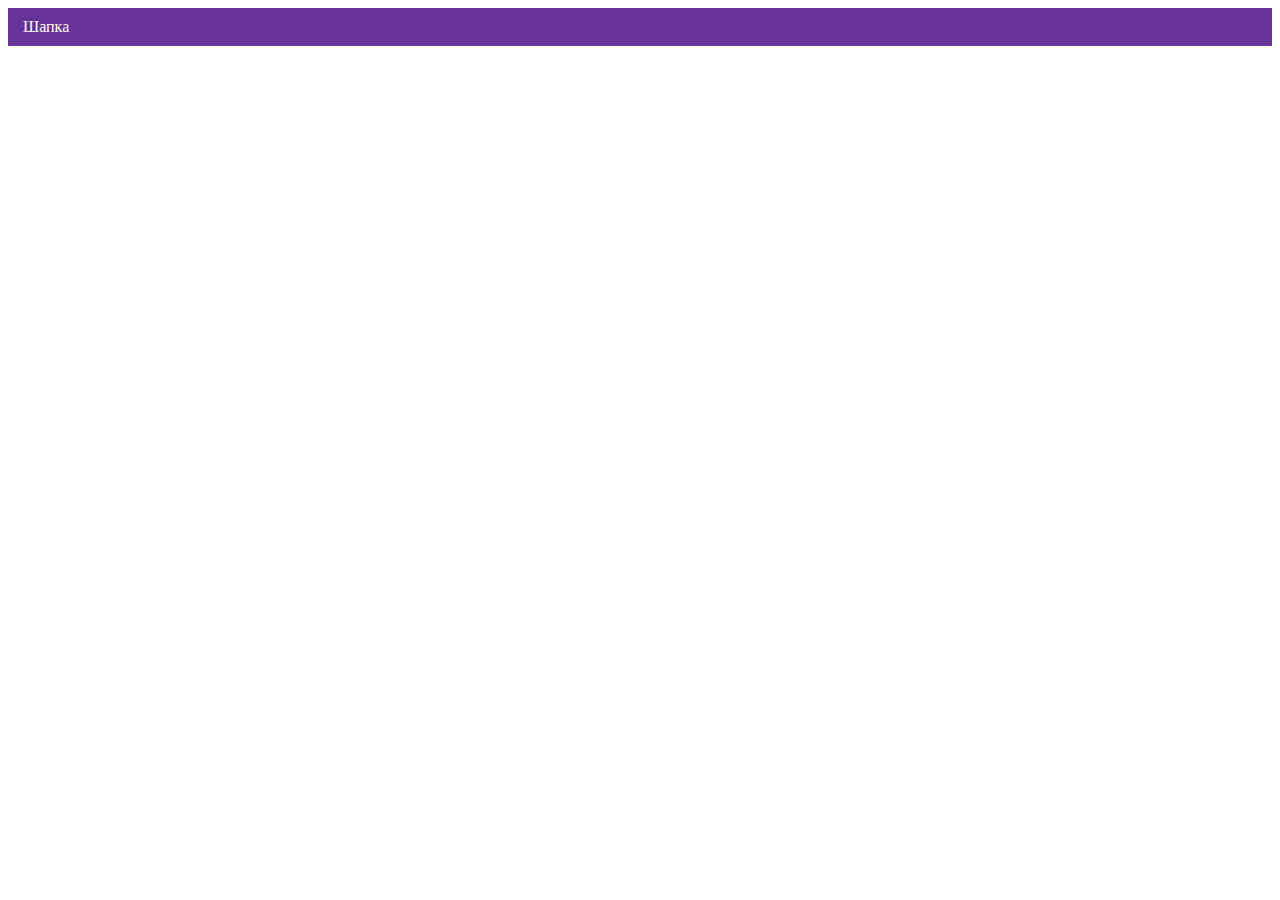
==== index.html @ 059815cf "Deploying to gh-pages from @ htmlacademy-adaptive/2456655-cat-energy-31@9e3ecc907e72e858404be8575c43" ====
<!DOCTYPE html><html class="page" lang="ru"><head><meta charset="UTF-8"><title>Название проекта</title><meta name="viewport" content="width=device-width,initial-scale=1"><link rel="stylesheet" href="styles/styles.css"><script src="scripts/index.js" defer="defer"></script></head><body class="page__body"><header class="header">Шапка</header></body></html>
---- styles/styles.css ----
.header{color:#fff;background-color:#639;padding:10px 15px}
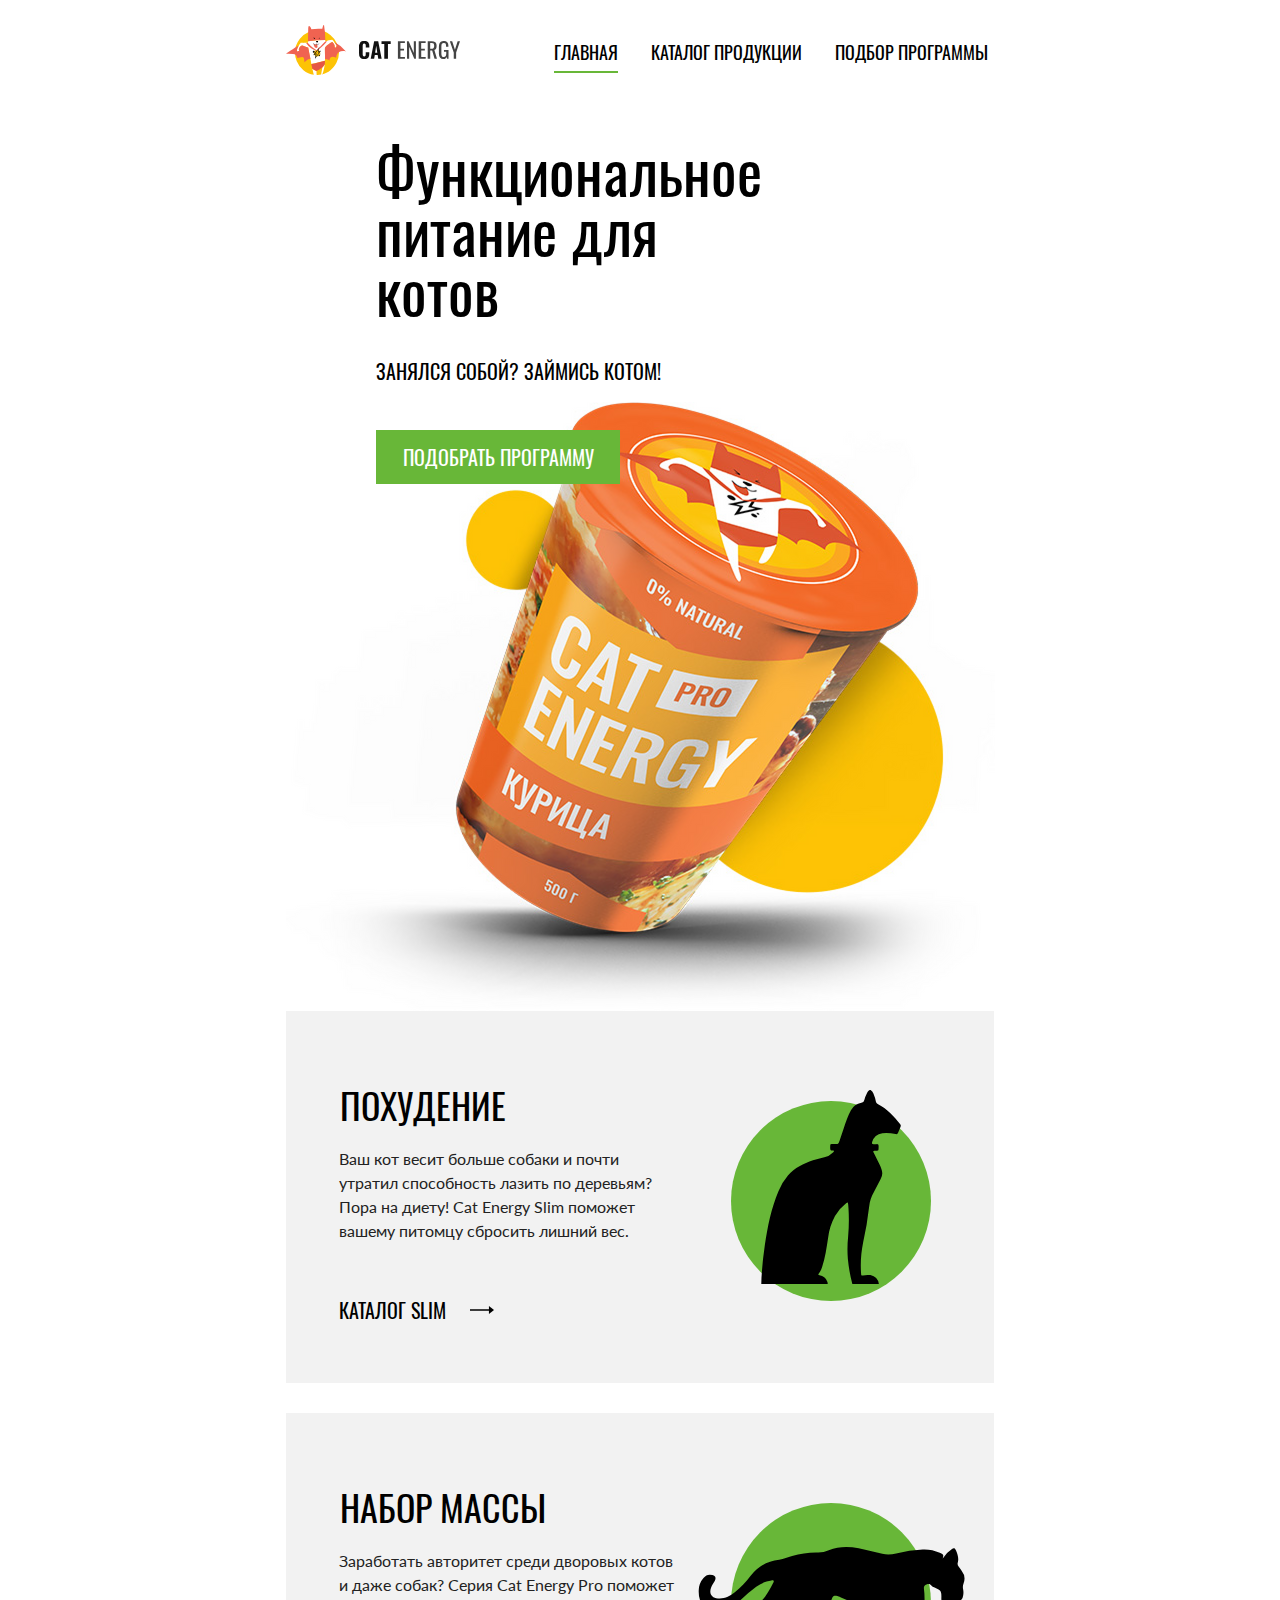
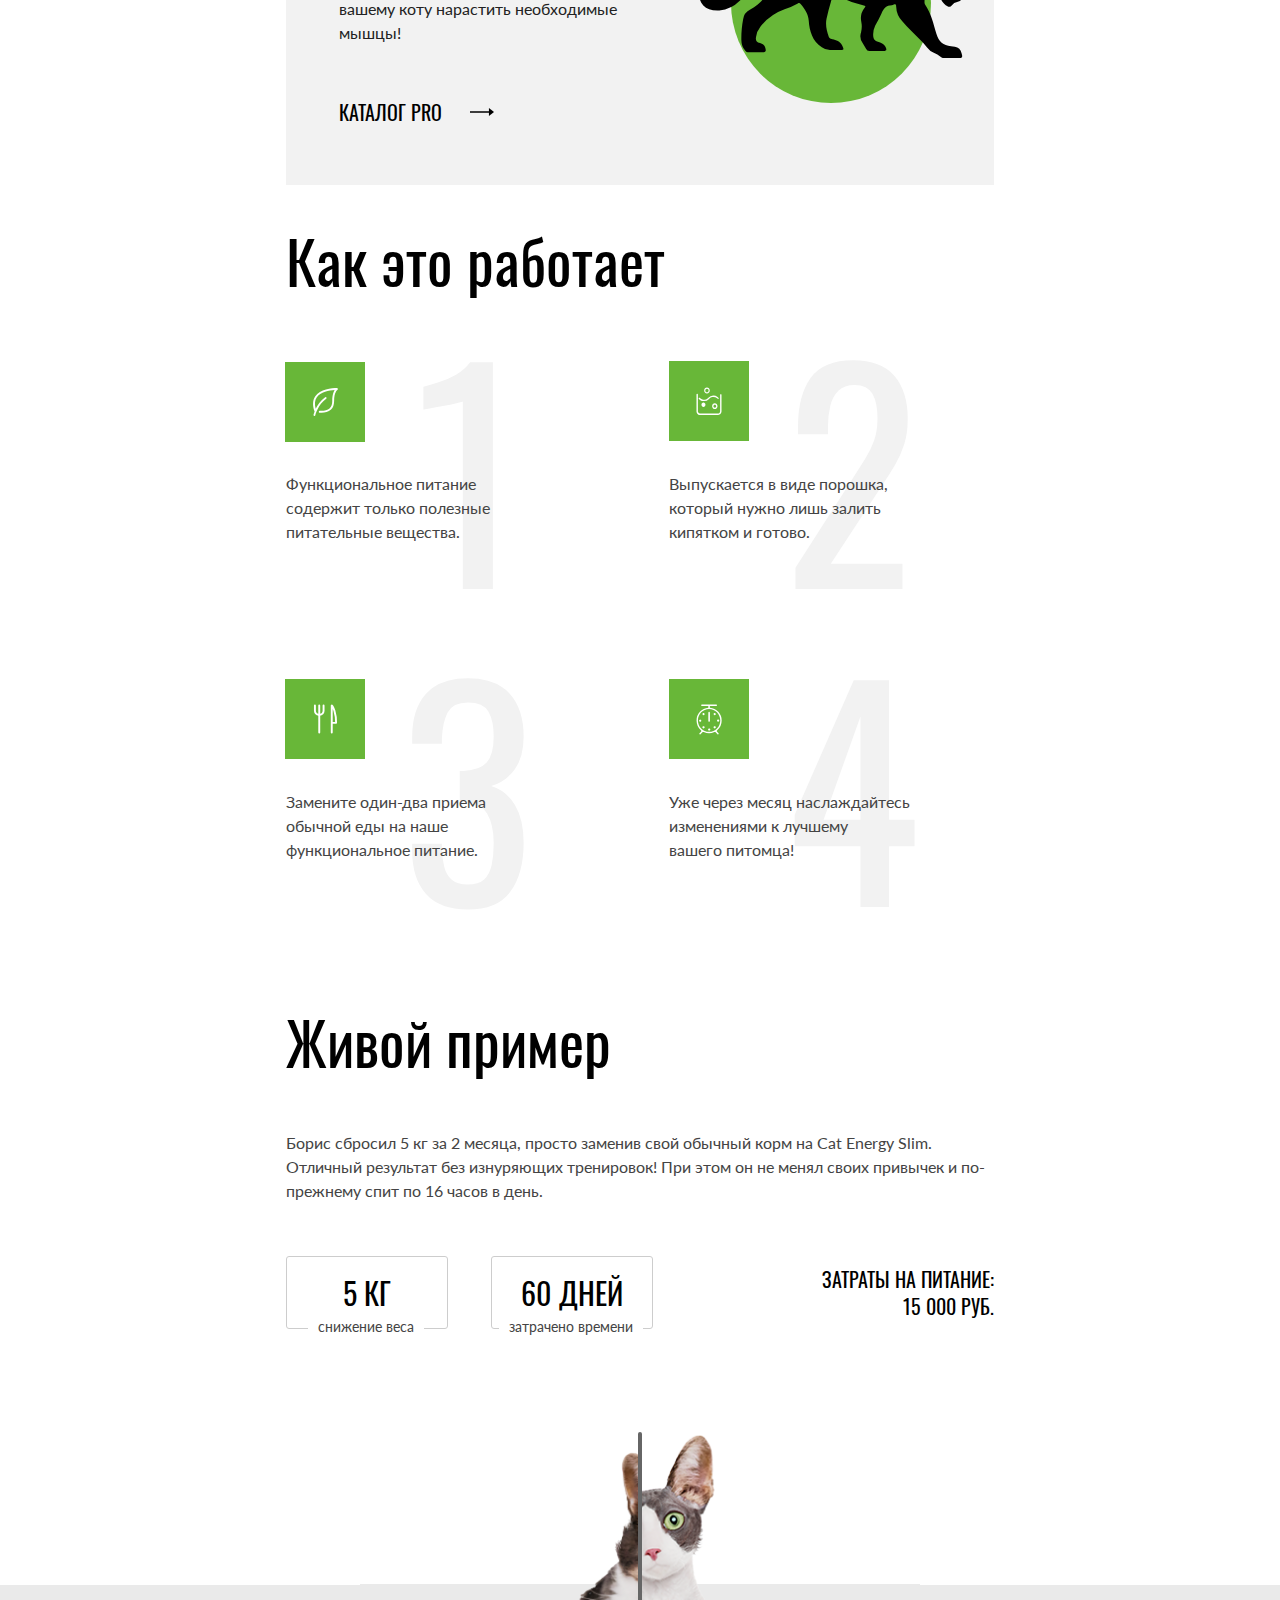
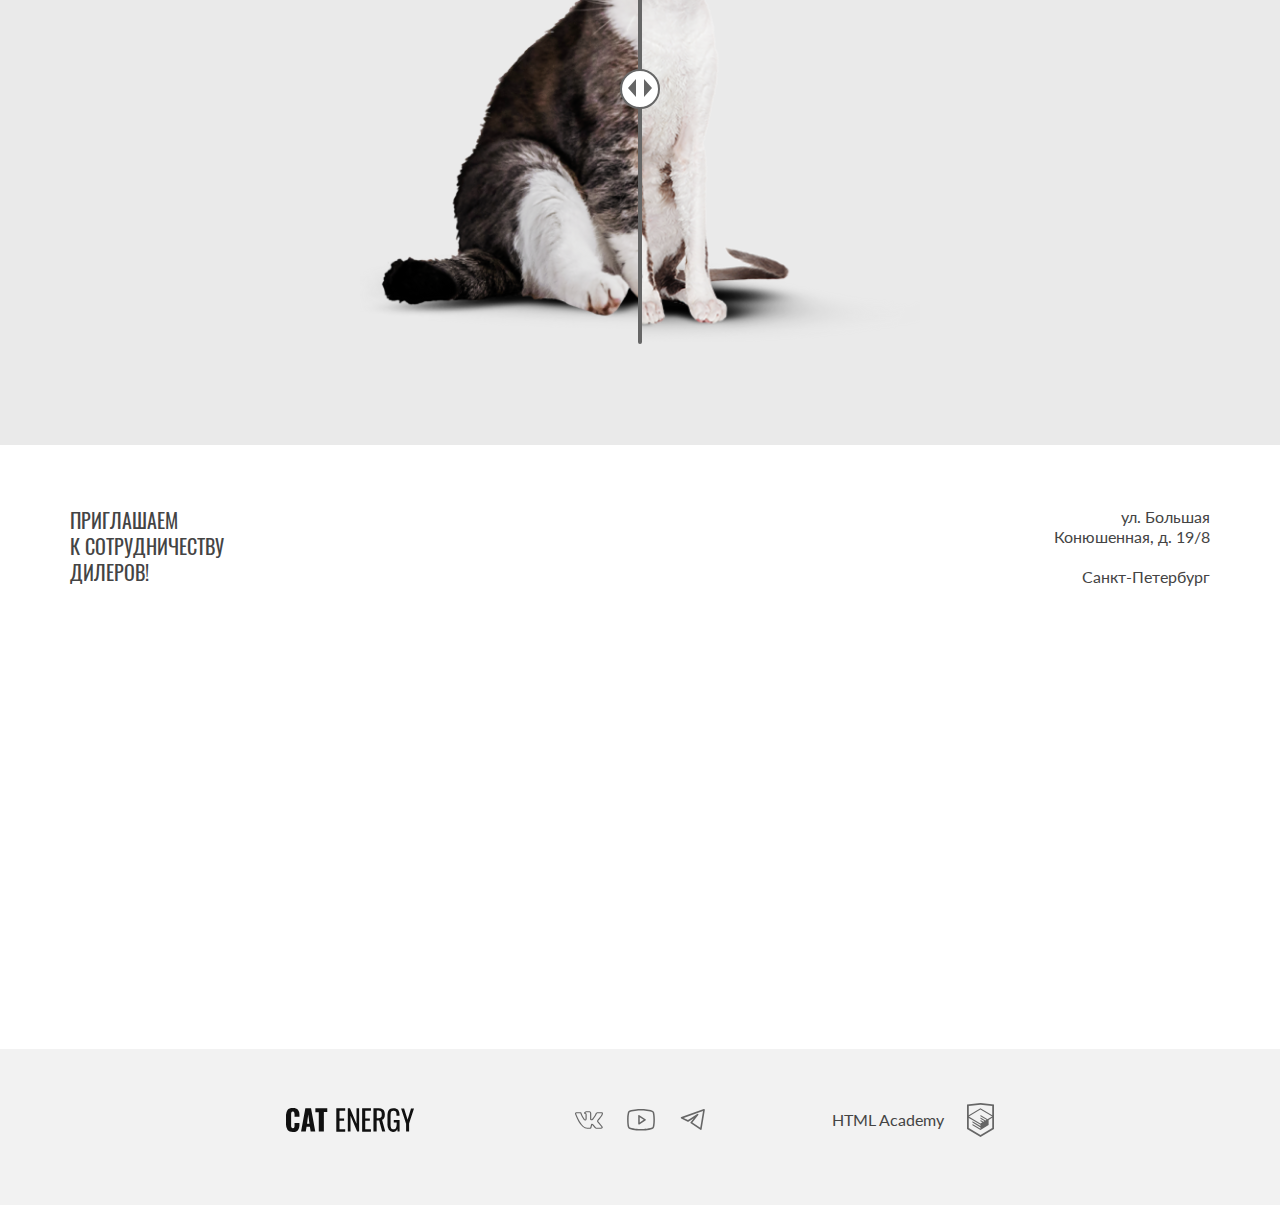
==== commit 1756f7fe: "Deploying to gh-pages from @ htmlacademy-adaptive/2456655-cat-energy-31@4aacdd21a38cac79c8b576f5306b" ====
--- a/index.html
+++ b/index.html
@@ -1 +1 @@
-<!DOCTYPE html><html class="page" lang="ru"><head><meta charset="UTF-8"><title>Название проекта</title><meta name="viewport" content="width=device-width,initial-scale=1"><link rel="stylesheet" href="styles/styles.css"><script src="scripts/index.js" defer="defer"></script></head><body class="page__body"><header class="header">Шапка</header></body></html>+<!DOCTYPE html><html class="page" lang="ru"><head><meta charset="UTF-8"><title>Cat Energy главная</title><meta name="viewport" content="width=device-width,initial-scale=1"><link rel="icon" href="favicon.ico"><link rel="icon" href="favicons/icon.svg" type="image/svg+xml"><link rel="apple-touch-icon" href="favicons/180.png"><link rel="manifest" href="manifest.webmanifest"><link rel="stylesheet" href="styles/styles.css"><script src="scripts/index.js" defer="defer"></script></head><body class="page__body"><header class="main-header main-header--index"><div class="main-header__wrapper content-wrapper"><nav class="main-header__nav main-nav main-nav--closed main-nav--nojs"><div class="main-nav__logo-container"><a class="main-header__logo" href="index.html"><picture><source media="(min-width: 1300px)" type="image/svg+xml" width="202" height="59" srcset="images/logo/logo-desktop.svg"><source media="(min-width: 768px)" type="image/svg+xml" width="174" height="50" srcset="images/logo/logo-tablet.svg"><img class="logo" src="images/logo/logo-mobile.svg" width="190" height="38" alt="Логотип магазина Cat Energy"></picture></a><button class="main-nav__toggle main-nav__toggle--close" type="button"><span class="visually-hidden">Открыть меню</span></button></div><div class="navlist navlist--dropdown navlist--opened"><ul class="nav-list"><li class="nav-list__item"><a class="nav-list__link nav-list__link--index nav-list__link--active" href="index.html">Главная</a></li><li class="nav-list__item"><a class="nav-list__link nav-list__link--index" href="catalog.html">Каталог продукции</a></li><li class="nav-list__item"><a class="nav-list__link nav-list__link--index" href="#">Подбор программы</a></li></ul></div></nav></div><section class="promo"><div class="content-wrapper"><div class="promo__container"><h1 class="promo__title">Функциональное питание для котов</h1><p class="promo__intro">Занялся собой? Займись котом!</p><picture class="promo__image"><source media="(min-width: 1300px)" type="image/png" width="552" height="499" srcset="images/index-can/index-can-desktop@1x.png, images/index-can/index-can-desktop@2x.png 2x"><source media="(min-width: 768px)" type="image/png" width="709" height="609" srcset="images/index-can/index-can-tablet@1x.png, images/index-can/index-can-tablet@2x.png 2x"><img class="promo__image" src="images/index-can/index-can-mobile@1x.png" srcset="images/index-can/index-can-mobile@2x.png 2x" width="280" height="270" alt="Корм Кэт Энерджи 500 г курица"></picture><a class="promo__link button--primary button" href="form.html">Подобрать программу</a></div></div></section></header><main class="main-container"><div class="content-wrapper"><section class="options"><h2 class="visually-hidden">Варианты питания</h2><div class="option-card option-card--slim"><div class="option-card__content option-card__content--slim"><h3 class="option-card__title">Похудение</h3><p class="option-card__text">Ваш кот весит больше собаки и почти утратил способность лазить по деревьям? Пора на диету! Cat Energy Slim поможет вашему питомцу сбросить лишний вес.</p></div><a class="option-card__link" href="catalog.html">Каталог Slim</a></div><div class="option-card option-card--pro"><div class="option-card__content option-card__content--pro"><h3 class="option-card__title">Набор массы</h3><p class="option-card__text">Заработать авторитет среди дворовых котов и даже собак? Серия Cat Energy Pro поможет вашему коту нарастить необходимые мышцы!</p></div><a class="option-card__link" href="catalog.html">Каталог Pro</a></div></section><section class="special"><h2 class="special__title">Как это работает</h2><ol class="special__list"><li class="special__list-item special__list-item--one">Функциональное питание содержит только полезные питательные вещества.</li><li class="special__list-item special__list-item--two">Выпускается в виде порошка, который нужно лишь залить кипятком и готово.</li><li class="special__list-item special__list-item--three">Замените один-два приема обычной еды на наше функциональное питание.</li><li class="special__list-item special__list-item--four">Уже через месяц наслаждайтесь изменениями к лучшему вашего&nbsp;питомца!</li></ol></section></div><section class="example"><div class="example__wrapper content-wrapper"><div class="example__container"><h2 class="example__title">Живой пример</h2><p class="example__text">Борис сбросил 5 кг за 2 месяца, просто заменив свой обычный корм на Cat Energy Slim. Отличный результат без&nbsp;изнуряющих тренировок! При этом он не менял своих привычек и по-прежнему спит по 16 часов в день.</p><div class="example__result"><dl class="example__result-table stat-table"><div class="stat-table__item"><dt class="stat-table__desription"><span class="stat-table__text">Снижение веса</span></dt><dd class="stat-table__number">5 кг</dd></div><div class="stat-table__item"><dt class="stat-table__desription"><span class="stat-table__text">Затрачено времени</span></dt><dd class="stat-table__number">60 дней</dd></div></dl><p class="example__cost">Затраты на питание: <span>15 000 руб.</span></p></div></div><div class="example__slider"><div class="slider"><div class="slider__pic-container slider__pic-container--before" style="width: 50%"><picture><source media="(min-width: 768px)" type="image/png" width="560" height="512" srcset="images/slider/before-tablet-desktop@1x.png, images/slider/before-tablet-desktop@2x.png 2x"><img src="images/slider/before-mobile@1x.png" srcset="images/slider/before-mobile@2x.png 2x" width="280" height="256" alt="До Cat Energy кот толстый"></picture></div><div class="slider__pic-container slider__pic-container--after"><picture><source media="(min-width: 768px)" type="image/png" width="560" height="512" srcset="images/slider/after-tablet-desktop@1x.png, images/slider/after-tablet-desktop@2x.png 2x"><img src="images/slider/after-mobile@1x.png" srcset="images/slider/after-mobile@2x.png 2x" width="280" height="256" alt="После Cat Energy кот худой"></picture></div><button class="slider__button" type="button"><span class="visually-hidden">До диеты - После диеты</span></button></div></div></div></section></main><footer class="page-footer"><section class="page-footer__contacts contacts"><h2 class="visually-hidden">Контакты</h2><p class="contacts__intro">Приглашаем<br>к сотрудничеству дилеров!</p><address class="contacts__address">ул. Большая Конюшенная, д. 19/8<br><span class="contacts__city">Санкт-Петербург</span></address></section><div class="map"><h2 class="visually-hidden">Как до нас добраться</h2><picture><iframe src="https://www.google.com/maps/embed?pb=!1m18!1m12!1m3!1d1998.6962642156318!2d30.323519466761685!3d59.93718206161441!2m3!1f0!2f0!3f0!3m2!1i1024!2i768!4f13.1!3m3!1m2!1s0x4696310fca145cc1%3A0x42b32648d8238007!2z0JHQvtC70YzRiNCw0Y8g0JrQvtC90Y7RiNC10L3QvdCw0Y8g0YPQuy4sIDE5LzgsINCh0LDQvdC60YIt0J_QtdGC0LXRgNCx0YPRgNCzLCAxOTExODY!5e0!3m2!1sru!2sru!4v1716740452954!5m2!1sru!2sru" width="320" height="362" style="border:0;" allowfullscreen="" loading="lazy" referrerpolicy="no-referrer-when-downgrade" title="Магазин Cat Energy на карте Санкт-Петербурга"></iframe><source media="(min-width: 1300px)" width="1300" height="400" type="image/png" srcset="images/map/map-desktop@1x.png, images/map/map-desktop@2x.png 2x"><source media="(min-width: 768px)" width="768" height="400" type="image/png" srcset="images/map/map-tablet@1x.png, images/map/map-tablet@2x.png 2x"><img src="images/map/map-mobile@1x.png" srcset="images/map/map-mobile@2x.png 2x" width="320" height="362" alt="Магазин Cat Energy на карте Санкт-Петербурга"></picture></div><div class="page-footer__footer"><div class="page-footer__footer-wrapper content-wrapper"><a class="page-footer__logo footer-logo" href="index.html" aria-label="Логотип магазина Cat Energy"><svg class="logo-letters" width="128" height="24" aria-hidden="true" focusable="false"><use href="icons/stack.svg#footer-logo"></use></svg></a><ul class="social-list"><li class="social-list__item"><a class="social-list__link social-list__link--vk" href="https://vk.com/htmlacademy"><span class="visually-hidden">ВКонтакте</span></a></li><li class="social-list__item"><a class="social-list__link social-list__link--yt" href="https://www.youtube.com/user/htmlacademyru"><span class="visually-hidden">YouTube</span></a></li><li class="social-list__item"><a class="social-list__link social-list__link--tg" href="https://t.me/htmlacademy"><span class="visually-hidden">Телеграм</span></a></li></ul><a class="page-footer__copyright copyright-link" href="https://htmlacademy.ru/intensive/adaptive"><span class="copyright-link__text">HTML Academy</span> <svg class="copyright-link__icon" width="27" height="34" aria-hidden="true" focusable="false"><use href="icons/stack.svg#htmlacademy-logo"></use></svg></a></div></div></footer></body></html>--- a/styles/styles.css
+++ b/styles/styles.css
@@ -1 +1 @@
-.header{color:#fff;background-color:#639;padding:10px 15px}+@font-face{font-family:Lato;font-weight:400;font-style:normal;font-display:swap;src:url(../fonts/lato/Lato-Regular.woff2)format("woff2")}@font-face{font-family:Lato;font-weight:700;font-style:normal;font-display:swap;src:url(../fonts/lato/Lato-Regular.woff2)format("woff2")}@font-face{font-family:Oswald;font-weight:400;font-style:normal;font-display:swap;src:url(../fonts/oswald/oswaldregular.woff2)format("woff2")}@font-face{font-family:Oswald;font-weight:700;font-style:normal;font-display:swap;src:url(../fonts/oswald/oswaldregular.woff2)format("woff2")}.visually-hidden{clip:rect(0 0 0 0);border:0;width:1px;height:1px;margin:-1px;padding:0;position:absolute;overflow:hidden}.promo{text-align:center;color:#fff;background-image:url(../images/header-background/header-mobile@1x.jpg),linear-gradient(#68b738 50%,#fff 50%);background-position:top;background-repeat:no-repeat;background-size:320px 302px;min-height:480px;font-family:Oswald,sans-serif;position:relative}@media (width>=768px){.promo{color:#000;text-align:left;background-image:none;min-height:0}}@media (width>=1300px){.promo{padding-bottom:82px}}.promo__container{display:grid}@media (width>=768px){.promo__container{min-width:709px}}@media (width>=1300px){.promo__container{grid-template-columns:1fr 1fr;width:1060px;margin-left:80px}}.promo__title{margin-top:26px;margin-bottom:0;font-size:36px;line-height:36px}@media (width>=768px){.promo__title{max-width:416px;margin:39px 90px 16px;font-size:60px;line-height:60px}}@media (width>=1300px){.promo__title{margin-top:75px;margin-left:0}}.promo__intro{text-transform:uppercase;margin-top:25px;margin-bottom:30px;line-height:14px}@media (width>=768px){.promo__intro{margin-bottom:21px;margin-left:90px;font-size:20px;line-height:20px}}@media (width>=1300px){.promo__intro{margin-bottom:22px;margin-left:0}}.promo__image{margin:0}@media (width>=768px){.promo__image{grid-area:3/1/5/-1;width:709px;height:609px;margin-bottom:0;margin-left:0}}@media (width>=1300px){.promo__image{grid-area:1/2/5/3;width:552px;height:499px;margin:-3px -81px}}.promo__link{width:280px;margin-left:auto;margin-right:auto;font-size:16px;line-height:20px}@media (width>=768px){.promo__link{grid-row-start:3;grid-column-start:1;width:244px;margin-top:28px;margin-left:90px;padding:14px 26px;font-size:20px;line-height:26px}}@media (width>=1300px){.promo__link{margin-left:0}}.special{padding-bottom:50px;position:relative}@media (width>=768px){.special{padding-top:20px;padding-bottom:0}}@media (width>=1300px){.special{padding-top:50px}}@media (width:768px){.special:after{content:"";background-color:#e6e6e6;width:768px;height:1px;margin-left:-30px;margin-right:-30px;position:absolute}}.special__title{color:#000;margin-top:0;margin-bottom:39px;font-family:Oswald,sans-serif;font-size:36px;line-height:40px}@media (width>=768px){.special__title{margin-bottom:71px;font-size:60px;line-height:60px}}@media (width>=1300px){.special__title{margin-bottom:71px}}.special__list{counter-reset:feature;gap:20px;margin:0;padding-left:0;font-size:14px;line-height:18px;list-style:none;display:grid}@media (width>=768px){.special__list{grid-template-columns:repeat(2,250px);gap:77px 133px;padding-bottom:45px}}@media (width>=1300px){.special__list{grid-template-columns:repeat(4,245px);gap:80px}}.special__list-item{align-items:center;min-height:60px;padding-left:80px;display:flex;position:relative}@media (width>=768px){.special__list-item{min-height:118px;padding-top:111px;padding-bottom:12px;padding-left:0;font-size:16px;line-height:24px;display:block}}.special__list-item:before{content:"";background-color:#68b738;width:60px;height:60px;position:absolute;top:0;left:0}@media (width>=768px){.special__list-item:before{width:80px;height:80px}}.special__list-item--one:before{background-image:url(../icons/stack.svg#leaf);background-position:50%;background-repeat:no-repeat;background-size:30px 32px}@media (width>=768px){.special__list-item--one:before{top:1px;left:-1px}}.special__list-item--two:before{background-image:url(../icons/stack.svg#powder);background-position:50%;background-repeat:no-repeat;background-size:26px 29px}.special__list-item--three:before{background-image:url(../icons/stack.svg#eat);background-position:50%;background-repeat:no-repeat;background-size:25px 30px}@media (width>=768px){.special__list-item--three:before{left:-1px}}.special__list-item--four:before{background-image:url(../icons/stack.svg#alarm);background-position:50%;background-repeat:no-repeat;background-size:26px 31px}.special__list-item:after{z-index:-1;text-align:center;color:#f2f2f2;font-family:Oswald,sans-serif;position:absolute}@media (width>=768px){.special__list-item:after{content:counter(feature);counter-increment:feature;width:136px;height:280px;font-size:280px;line-height:280px;top:-38px;right:0}}.example{background-color:#eaeaea;padding-top:25px;padding-bottom:36px}@media (width>=768px){.example{background:linear-gradient(#fff 620px,#eaeaea 620px);padding-top:46px;padding-bottom:0}}@media (width>=1300px){.example{background:linear-gradient(#fff 160px,#f2f2f2 160px);padding-top:0}.example__wrapper{display:flex}}@media (width>=768px){.example__container{padding-bottom:69px}}@media (width>=1300px){.example__container{width:610px;padding-bottom:75px}}.example__title{color:#000;margin-top:0;margin-bottom:40px;font-family:Oswald,sans-serif;font-size:36px;line-height:40px}@media (width>=768px){.example__title{margin-bottom:60px;font-size:60px;line-height:60px}}@media (width>=1300px){.example__title{margin-top:23px;margin-bottom:146px}}.example__text{margin-bottom:10px;font-size:14px;line-height:18px}@media (width>=768px){.example__text{max-width:708px;font-size:16px;line-height:24px}}@media (width>=1300px){.example__text{max-width:436px}}@media (width>=768px){.example__result{justify-content:space-between;padding-top:40px;display:flex}}@media (width>=1300px){.example__result{width:366px;padding-top:54px;display:block}}.example__cost{color:#000;text-align:center;text-transform:uppercase;margin-top:15px;margin-bottom:20px;font-family:Oswald,sans-serif;font-size:14px;line-height:20px}@media (width>=768px){.example__cost{text-align:right;max-width:175px;margin-top:13px;margin-bottom:16px;font-size:20px;line-height:27px}}@media (width>=1300px){.example__cost{text-align:left;justify-content:space-between;max-width:328px;margin-top:57px;margin-bottom:0;display:flex}}.contacts{background-color:#fff;padding:26px 20px;display:flex}@media (width>=768px){.contacts{padding:62px 70px}}@media (width>=1300px){.contacts{z-index:1;width:407px;padding:61px 80px;position:absolute;top:89px;left:109px}}.contacts__intro{text-transform:uppercase;width:140px;margin:0;font-family:Oswald,sans-serif;font-size:16px;line-height:20px}@media (width>=768px){.contacts__intro{width:163px;font-size:20px;line-height:26px}}.contacts__address{width:140px;margin-left:auto;font-size:14px;font-style:normal;line-height:20px}@media (width>=768px){.contacts__address{text-align:right;flex-direction:column;width:157px;min-height:80px;font-size:16px;display:flex}}@media (width>=1300px){.contacts__address{text-align:left}}.contacts--background{background-color:#f2f2f2}@media (width>=1300px){.contacts--background{background-color:#fff}}@media (width>=768px){.contacts__city{margin-top:20px}}@media (width>=1300px){.contacts__city{margin-top:19px}}.copyright-link{justify-content:space-between;align-items:center;width:100%;padding-top:20px;font-family:Lato,sans-serif;font-size:16px;line-height:20px;text-decoration:none;display:flex}@media (width>=768px){.copyright-link{width:168px;padding-top:0}}.copyright-link__text{color:#444}@media (width>=768px){.copyright-link__text{margin-left:6px}}@media (width>=1300px){.copyright-link__text{margin-left:5px;padding-top:12px}}.copyright-link__text:active{color:#4444444d}.copyright-link__icon{fill:#666}@media (width>=1300px){.copyright-link__icon{padding-top:7px}}.copyright-link__icon:hover,.copyright-link__icon:focus{fill:#68b738}.copyright-link__icon:active{fill:#68b7384d}.button{text-align:center;text-transform:uppercase;color:#fff;cursor:pointer;box-sizing:border-box;padding:10px;font-family:Oswald,sans-serif;font-weight:400;text-decoration:none;display:block}@media (width>=768px){.button{padding:14px}}.button--primary{background-color:#68b738}.button--primary:hover{background-color:#5eaa2f}.button--primary:active{color:#8ec36d;background-color:#5eaa2f}.button--secondary{color:#444;background-color:#f2f2f2}.button--secondary:hover,.button--secondary:active{background-color:#ebebeb}.card{border-bottom:1px solid #ebebeb;grid-template-columns:repeat(2,140px);width:280px;padding:23px;display:grid}@media (width>=768px){.card{box-sizing:border-box;background-image:linear-gradient(#fff 90px,#f2f2f2 90px);border-bottom:none;grid-template-columns:1fr;width:324px;padding:0 38px 39px}}@media (width>=1300px){.card{width:245px}}.card__container{padding-top:5px;padding-bottom:21px}@media (width>=768px){.card__container{flex-direction:column;justify-content:space-between;align-items:center;padding-bottom:22px;display:flex}}.card__title{color:#222;text-transform:uppercase;width:76px;margin-top:-6px;margin-bottom:14px;font-family:Oswald,sans-serif;font-size:16px;line-height:20px}@media (width>=768px){.card__title{text-align:center;width:140px;margin-top:29px;margin-bottom:15px;font-size:20px;line-height:24px}}@media (width>=1300px){.card__title{margin-top:25px;margin-bottom:19px}}.card__title-link{text-transform:uppercase;color:#222;text-decoration:none}@media (width>=768px){.card__title-link{width:150px}}.card__link{justify-content:center;align-items:center;height:107px;display:flex;overflow:hidden}@media (width>=768px){.card__link{align-items:flex-end;width:248px;height:208px;margin-bottom:9px}}@media (width>=1300px){.card__link{width:169px;margin:0 auto}}.card__image{display:block}.card__button{grid-column:1/-1;font-size:16px;line-height:20px}.add-card{border-bottom:1px solid #cdcdcd;padding-top:13px;padding-bottom:18px;display:grid}@media (width>=768px){.add-card{grid-template-columns:1fr 250px;padding:25px 38px 26px}}@media (width>=1300px){.add-card{grid-template-columns:repeat(2,285px) 244px;align-items:center;column-gap:40px;padding:13px 0}}.add-card__title{color:#222;text-transform:uppercase;margin-top:0;margin-bottom:10px;font-family:Oswald,sans-serif;font-size:16px;line-height:16px}@media (width>=768px){.add-card__title{margin-bottom:25px;font-size:20px;line-height:20px}}@media (width>=1300px){.add-card__title{margin-bottom:0}}.add-card__chart{justify-content:space-between;margin-top:0;margin-bottom:12px;font-size:14px;line-height:20px;display:flex}@media (width>=768px){.add-card__chart{justify-content:flex-end;margin-top:4px;margin-bottom:20px;font-size:16px;line-height:20px}}@media (width>=1300px){.add-card__chart{justify-content:space-between;margin-top:10px;margin-bottom:0}}@media (width>=768px){.add-card__chart-right{text-align:right;width:70px;margin-left:23px}}.add-card__button{grid-column:1/-1;font-size:16px;line-height:20px}@media (width>=1300px){.add-card__button{grid-column-start:3}}@media (width>=768px){.add-products{padding-top:67px}}@media (width>=1300px){.add-products{padding-top:68px}.add-products__wrappper{grid-template-columns:auto 245px;gap:80px;display:grid}}.add-products__title{color:#000;margin:25px auto 21px;font-family:Oswald,sans-serif}@media (width>=768px){.add-products__title{margin-top:0}}.add-products__list{border-top:1px solid #cdcdcd;margin-bottom:34px;padding-left:0;list-style:none}@media (width>=768px){.add-products__list{border-left:1px solid #cdcdcd;border-right:1px solid #cdcdcd;max-width:708px;margin-top:59px;margin-bottom:70px;padding-left:38px;padding-right:38px}}@media (width>=1300px){.add-products__list{border-left:none;border-right:none;max-width:896px;margin:58px 0 3px;padding-left:0;padding-right:0}}@media (width>=768px){.add-products__item{margin-left:-38px;margin-right:-38px}}@media (width>=1300px){.add-products__item{margin-left:0;margin-right:0}}.banner{background-color:#68b738;background-image:url(../images/bonus-background/bonus-mobile@1x.jpg);background-position:50%;background-repeat:no-repeat;background-size:cover;flex-direction:column;align-items:center;max-width:500px;min-height:290px;margin-left:auto;margin-right:auto;display:flex}@media (width>=768px){.banner{background-image:url(../images/bonus-background/bonus-tablet@1x.jpg);flex-direction:row;max-width:708px;min-height:200px}}@media (width>=1300px){.banner{background-image:url(../images/bonus-background/bonus-desktop@1x.jpg);flex-direction:column;width:245px;margin-top:61px}}.banner__text{color:#fff;text-align:center;width:180px;margin-top:187px;font-family:Lato,sans-serif;font-size:16px;line-height:20px;position:relative}@media (width>=768px){.banner__text{text-align:left;width:161px;margin:0 124px 0 auto}}@media (width>=1300px){.banner__text{text-align:center;width:165px;margin:185px 0 0}}.banner__text:before{content:"";background-image:url(../icons/stack.svg#gift);background-position:50%;background-repeat:no-repeat;width:78px;height:80px;position:absolute;top:-128px;left:50%;transform:translate(-50%)}@media (width>=768px){.banner__text:before{top:46%;left:-344px;transform:translateY(-50%)}}@media (width>=1300px){.banner__text:before{top:-128px;left:50%;transform:translate(-50%)}}.subscribe__field{display:grid}@media (width>=768px){.subscribe__field{justify-content:center;margin-bottom:80px;display:flex}}@media (width>=1300px){.subscribe__field{margin-bottom:104px}}.subscribe__title{color:#000;margin-top:40px;margin-bottom:32px;font-family:Oswald,sans-serif;font-size:24px;line-height:24px}@media (width>=768px){.subscribe__title{margin-top:80px;margin-bottom:66px;font-size:32px;line-height:32px}}@media (width>=1300px){.subscribe__title{margin-top:98px;margin-bottom:72px;font-size:40px;line-height:40px}}.subscribe__text{color:#000;text-align:center;margin:0 auto 23px;font-family:Oswald,sans-serif;font-size:16px;line-height:24px}@media (width>=768px){.subscribe__text{text-align:center;width:522px;font-size:24px;line-height:32px}}@media (width>=1300px){.subscribe__text{width:1000px}}.subscribe__button{border:none;margin-bottom:40px;padding:15px 80px;font-size:20px;line-height:26px}@media (width>=768px){.subscribe__button{width:256px;margin-bottom:0;padding:15px 70px}}::placeholder{color:#444;padding-left:13px}.box{text-transform:uppercase;border:1px solid #cdcdcd;margin-bottom:16px;padding:13px 0;font-family:Oswald,sans-serif;font-size:20px;line-height:30px}@media (width>=768px){.box{min-width:376px;margin-bottom:0;font-size:20px;line-height:30px}}@media (width>=1300px){.box{min-width:496px}}.stat__number{text-transform:uppercase;color:#000;font-family:Oswald,sans-serif;font-size:24px;line-height:24px}.stat__text{color:#000;font-family:Lato,sans-serif;font-size:12px;line-height:12px}.stat__sum{text-transform:uppercase;color:#000;font-family:Oswald,sans-serif;font-size:14px;line-height:20px}.catalog{margin-left:-20px;margin-right:-20px}@media (width:320px){.catalog{border-top:1px solid #ebebeb;border-bottom:1px solid #ebebeb}}@media (width>=768px){.catalog{grid-template-columns:repeat(2,324px);justify-content:center;gap:48px 62px;margin-left:0;margin-right:0;display:grid}}@media (width>=1300px){.catalog{grid-template-columns:repeat(4,245px);gap:56px 80px;display:grid}}.catalog__title{color:#000;margin-top:28px;margin-bottom:40px;font-family:Oswald,sans-serif;font-size:36px;line-height:36px}@media (width>=768px){.catalog__title{margin-top:40px;margin-bottom:75px;font-size:60px;line-height:60px}}@media (width>=1300px){.catalog__title{margin-bottom:76px}}.page__body{color:#444;background-color:#fff;grid-template-rows:min-content 1fr min-content;min-width:320px;height:100%;margin:0;font-family:Lato,sans-serif;font-size:14px;font-weight:400;line-height:18px;display:grid;position:relative}@media (width>=768px){.page__body{font-size:16px;line-height:24px}}.nav-list{text-transform:uppercase;text-align:center;margin:0;padding:0;font-family:Oswald,sans-serif;font-size:20px;line-height:20px;list-style:none}@media (width>=768px){.nav-list{flex-wrap:wrap;justify-content:flex-end;align-items:center;margin-left:61px;padding-top:15px;font-size:18px;line-height:24px;display:flex}}@media (width>=1300px){.nav-list{width:600px;margin-left:417px;padding-top:17px;font-size:20px;line-height:30px}}.nav-list__item{border-top:1px solid #e6e6e6;margin-left:-20px;margin-right:-20px}@media (width>=768px){.nav-list__item{border-top:none;margin-left:33px;margin-right:0}}@media (width>=1300px){.nav-list__item{margin-left:34px}}.nav-list__item:hover{opacity:.6}.nav-list__link{color:#000;padding:22px 0 24px;text-decoration:none;display:block;position:relative}@media (width>=768px){.nav-list__link{padding:0}}@media (width>=1300px){.nav-list__link{color:#111}}.nav-list__link:hover{opacity:.6}.nav-list__link:active{opacity:.3}@media (width>=1300px){.nav-list__link--index{color:#fff}}@media (width>=768px){.nav-list__link--active:after{content:"";background-color:#68b738;height:2px;position:absolute;bottom:-9px;left:0;right:0}}@media (width>=1300px){.nav-list__link--active.nav-list__link--index:after{background-color:#fff}.nav-list__link--index:active{color:#8ec36d}}@media (width>=768px){.main-nav{padding-top:25px;padding-bottom:26px;display:flex}}@media (width>=1300px){.main-nav{padding-top:55px;padding-bottom:35px}}.main-nav__logo-container{align-items:center;padding-top:13px;padding-bottom:14px;display:flex}@media (width>=768px){.main-nav__logo-container{padding:0}}@media (width>=1300px){.main-nav__logo-container{padding:0}}.main-nav__toggle{cursor:pointer;color:#111;background-color:#fff;border:none;width:24px;height:24px;margin-left:auto;padding:0;display:none;position:relative;right:1px}.main-nav__toggle:hover,.main-nav__toggle:focus-visible{opacity:.6}.main-nav__toggle:active{opacity:.3}@media (width<=320px){.main-nav--closed .main-nav__toggle{background-image:url(../icons/stack.svg#burger);display:block}.main-nav--closed .nav-list__item{display:none}.main-nav--opened .main-nav__toggle{background-image:url(../icons/stack.svg#cross);display:block}}.option-card{background-color:#f2f2f2;flex-direction:column;padding:23px 20px;display:flex}@media (width>=768px){.option-card{min-height:248px;padding:69px 53px 55px}}@media (width>=1300px){.option-card{min-height:263px;padding:46px 52px 58px}}.option-card__content{border-bottom:1px solid #d9d9d9;margin-bottom:15px;padding-top:7px;padding-bottom:8px;position:relative}@media (width>=768px){.option-card__content{border-bottom:none}}@media (width>=1300px){.option-card__content{margin-bottom:0;padding-top:22px}}.option-card__content:before{content:"";background-color:#68b738;border-radius:50%;width:50px;height:50px;position:absolute;top:0}@media (width>=768px){.option-card__content:before{width:200px;height:200px;top:21px;left:auto;right:10px}}@media (width>=1300px){.option-card__content:before{width:100px;height:100px;top:0;left:0;right:auto}}.option-card__content--slim:after{content:"";background-image:url(../icons/stack.svg#cat-slim);background-repeat:no-repeat;width:36px;height:50px;position:absolute;top:-3px;left:7px}@media (width>=768px){.option-card__content--slim:after{width:140px;height:194px;top:10px;left:auto;right:40px}}@media (width>=1300px){.option-card__content--slim:after{width:70px;height:97px;top:-5px;left:15px;right:auto}}.option-card__content--pro:after{content:"";background-image:url(../icons/stack.svg#cat-pro);background-repeat:no-repeat;width:67px;height:28px;position:absolute;top:11px;left:-8px}@media (width>=768px){.option-card__content--pro:after{width:267px;height:111px;top:65px;left:auto;right:-24px}}@media (width>=1300px){.option-card__content--pro:after{width:134px;height:56px;top:20px;left:-19px;right:auto}}.option-card__title{text-transform:uppercase;color:#000;margin-top:0;margin-bottom:28px;margin-left:70px;font-family:Oswald,sans-serif;font-size:24px;line-height:37px;position:relative}@media (width>=768px){.option-card__title{margin-bottom:24px;margin-left:1px;font-size:36px;line-height:36px}}@media (width>=1300px){.option-card__title{margin-top:8px;margin-bottom:74px;margin-left:161px}}.option-card__text{color:#222}@media (width>=768px){.option-card__text{max-width:340px;margin-bottom:25px;font-size:16px;line-height:24px}}@media (width>=1300px){.option-card__text{max-width:460px;margin-top:15px;margin-bottom:15px}}.option-card__link{text-transform:uppercase;color:#000;padding-top:4px;font-family:Oswald,sans-serif;font-size:16px;line-height:16px;text-decoration:none;position:relative}@media (width>=768px){.option-card__link{max-width:161px;font-size:20px;line-height:30px}}.option-card__link:after{content:"";background-image:url(../icons/stack.svg#arrow);background-position:50%;background-repeat:no-repeat;background-size:contain;width:24px;height:12px;position:absolute;top:59%;right:48%;transform:translateY(-50%)}@media (width>=768px){.option-card__link:after{top:57%;right:4%}}.option-card__link:hover:after{background-image:url(../icons/stack.svg#long-arrow);width:32px;right:-10px}.option-card__link:active{opacity:.3}.option-card__link:active:after{background-image:url(../icons/stack.svg#long-arrow);width:32px;right:-10px}.page-footer{position:relative}.page-footer__footer{background-color:#f2f2f2;padding:40px 0}@media (width>=768px){.page-footer__footer{padding-top:40px;padding-bottom:55px}}@media (width>=1300px){.page-footer__footer{padding-top:43px}}.page-footer__footer-wrapper{flex-direction:column;align-items:center;display:flex}@media (width>=768px){.page-footer__footer-wrapper{flex-direction:row;justify-content:space-between}}.social-list{border-top:1px solid #d9d9d9;border-bottom:1px solid #d9d9d9;flex-wrap:wrap;justify-content:center;gap:24px;width:100%;margin:0;padding-top:20px;padding-bottom:19px;padding-left:0;list-style:none;display:flex}@media (width>=768px){.social-list{border:0;width:132px}}@media (width>=1300px){.social-list{margin-left:39px;padding-top:25px}}.social-list__link{width:28px;height:22px;display:block}@media (width>=1300px){.social-list__link{padding-top:2px}}.social-list__link:before{content:"";background-color:#666;width:28px;height:22px;display:block}.social-list__link--vk:before{-webkit-mask-image:url(../icons/stack.svg#social-vk);mask-image:url(../icons/stack.svg#social-vk)}.social-list__link--yt:before{-webkit-mask-image:url(../icons/stack.svg#social-yt);mask-image:url(../icons/stack.svg#social-yt)}.social-list__link--tg:before{-webkit-mask-image:url(../icons/stack.svg#social-tg);mask-image:url(../icons/stack.svg#social-tg)}.social-list__link:hover:before,:focus-visible:before{background-color:#68b738}.social-list__link:active:before{background-color:#68b7384d}.footer-logo{width:128px;height:24px;padding-bottom:19px;display:block}@media (width>=768px){.footer-logo{margin-right:41px;padding-bottom:0}}@media (width>=1300px){.footer-logo{margin:0}}.slider{width:280px;margin:0 auto;display:grid;position:relative}@media (width>=768px){.slider{width:560px;min-height:613px}}@media (width>=1300px){.slider{min-height:597px;margin-top:25px}}.slider__pic-container{grid-area:1/1/-1/-1;overflow:hidden}.slider__pic-container--before{z-index:2;background-color:#eaeaea}@media (width>=768px){.slider__pic-container--before{background-image:linear-gradient(#fff 152px,#eaeaea 152px)}}@media (width>=1300px){.slider__pic-container--before{background-image:linear-gradient(#fff 134px,#f2f2f2 134px);padding-left:50px}}.slider__pic-container--after{background-color:#eaeaea}@media (width>=768px){.slider__pic-container--after{background-image:linear-gradient(#fff 152px,#eaeaea 152px)}}@media (width>=1300px){.slider__pic-container--after{background-image:linear-gradient(#fff 134px,#f2f2f2 134px);padding-left:50px}}.slider__button{z-index:3;background-color:#666;border:none;border-radius:2px;width:4px;height:256px;padding:0;display:block;position:absolute;top:0;left:138px}@media (width>=768px){.slider__button{height:512px;top:0;left:50%;transform:translate(-50%)}}@media (width>=1300px){.slider__button{left:59%}}.slider__button:hover,.slider__button:focus{background-color:#68b738}.slider__button:active{background-color:#5eaa2f99}.slider__button:before{content:"";box-sizing:border-box;background-color:#fff;border:2px solid #666;border-radius:50%;width:40px;height:40px;position:absolute;top:108px;transform:translate(-50%)}@media (width>=768px){.slider__button:before{top:237px}}@media (width>=1300px){.slider__button:before{top:236px}}.slider__button:hover:before,.slider__button:focus:before{border-color:#68b738}.slider__button:active:before{border-color:#5eaa2f99}.slider__button:after{content:"";background-color:#666;width:24px;height:18px;position:absolute;top:50%;transform:translate(-50%,-50%);-webkit-mask-image:url(../icons/stack.svg#slider);mask-image:url(../icons/stack.svg#slider);-webkit-mask-position:50%;mask-position:50%;-webkit-mask-size:24px 18px;mask-size:24px 18px;-webkit-mask-repeat:no-repeat;mask-repeat:no-repeat}@media (width>=768px){.slider__button:after{top:50%}}.slider__button:hover:after,.slider__button:focus:after{background-color:#68b738}.slider__button:active:after{background-color:#5eaa2f99}.stat-table{text-align:center;justify-content:space-between;margin-top:20px;margin-bottom:34px;display:flex}@media (width>=768px){.stat-table{width:367px;margin-top:3px}}@media (width>=1300px){.stat-table{margin-top:5px}}.stat-table__item{box-sizing:border-box;background-color:#eaeaea;border:1px solid #cdcdcd;border-radius:3px;width:124px;padding:15px 5px;position:relative}@media (width>=768px){.stat-table__item{background-color:#fff;width:162px;padding:17px 5px}}@media (width>=1300px){.stat-table__item{background-color:#f2f2f2;padding:17px 5px}}.stat-table__desription{text-transform:lowercase;color:#444;font-size:12px;line-height:12px;position:absolute;bottom:1px;left:-3px;right:0;transform:translateY(72%)}@media (width>=768px){.stat-table__desription{font-size:14px;line-height:14px;transform:translateY(50%)}}.stat-table__text{background-color:#eaeaea;max-width:77px;display:inline-flex}@media (width>=768px){.stat-table__text{background-color:#fff;max-width:125px;padding-left:10px;padding-right:10px}}@media (width>=1300px){.stat-table__text{background-color:#f2f2f2}}.stat-table__number{text-transform:uppercase;color:#000;margin:0;font-family:Oswald,sans-serif;font-size:24px;line-height:24px}@media (width>=768px){.stat-table__number{font-size:30px;line-height:37px}}.card-showmore{text-align:center;border-bottom:1px solid #ebebeb;max-width:350px;padding-top:23px;padding-bottom:23px}@media (width>=768px){.card-showmore{box-sizing:border-box;flex-direction:column;width:324px;padding-top:90px;padding-bottom:0;display:flex}}@media (width>=1300px){.card-showmore{width:245px;padding-top:86px}}.card-showmore__wrapper{flex-direction:column;align-items:center;padding-left:20px;padding-right:20px;display:flex}@media (width>=768px){.card-showmore__wrapper{border:2px solid #f2f2f2;min-height:340px;padding:50px 40px 40px}}@media (width>=1300px){.card-showmore__wrapper{padding:39px 38px 33px}}.card-showmore__plus{border:0;width:30px;height:30px;padding:0;position:relative}@media (width>=768px){.card-showmore__plus{width:60px;height:60px}}@media (width>=1300px){.card-showmore__plus{padding:11px 0}}.card-showmore__plus:before{content:"";background-color:#d3d3d3;width:30px;height:2px;position:absolute;top:50%;left:0}@media (width>=768px){.card-showmore__plus:before{width:60px}}.card-showmore__plus:after{content:"";background-color:#d3d3d3;width:30px;height:2px;position:absolute;top:50%;left:0;transform:rotate(90deg)}@media (width>=768px){.card-showmore__plus:after{width:60px}}.card-showmore__title{text-transform:uppercase;color:#111;margin-top:24px;margin-bottom:9px;font-family:Oswald,sans-serif;font-size:16px;line-height:20px;position:relative}@media (width>=768px){.card-showmore__title{width:134px;margin-top:49px;margin-bottom:23px;font-size:20px;line-height:24px}}@media (width>=1300px){.card-showmore__title{margin-top:29px;margin-bottom:26px}}.card-showmore__text{color:#444;margin-top:0;margin-bottom:20px;font-size:12px;line-height:16px}@media (width>=768px){.card-showmore__text{width:170px;font-size:16px;line-height:18px}}@media (width>=1300px){.card-showmore__text{margin-bottom:87px}}.card-showmore__button{width:100%;padding:11px}@media (width>=768px){.card-showmore__button{margin-top:61px;font-size:16px;line-height:20px}}@media (width>=1300px){.card-showmore__button{width:170px;margin-top:0}}.content-wrapper{width:280px;margin:0 auto;padding-left:20px;padding-right:20px}@media (width>=768px){.content-wrapper{width:708px;padding-left:30px;padding-right:30px}}@media (width>=1300px){.content-wrapper{width:1220px;margin:0 auto;padding-left:40px;padding-right:40px}.main-header--index{background-image:url(../images/header-background/header-desktop-1@2x.jpg),linear-gradient(90deg,#fff 50%,#74ae53 50%);background-position:calc(50% + 520px),50%;background-repeat:no-repeat;background-size:contain;max-height:694px}}@media (width:320px){.main-header__wrapper{border-bottom:1px solid #d9d9d9}}.main-header__logo{width:190px;height:38px;display:block}@media (width>=768px){.main-header__logo{width:174px;height:50px}}@media (width>=1300px){.main-header__logo{width:202px;height:59px}}.main-header__logo:hover{opacity:.8}.main-header__logo:active{opacity:.6}.chart-table{margin:0;font-size:12px;line-height:16px}@media (width>=768px){.chart-table{width:100%;margin-bottom:7px;font-size:16px;line-height:20px}}@media (width>=1300px){.chart-table{margin-bottom:15px}}.chart-table__row{justify-content:space-between;display:flex}@media (width>=768px){.chart-table__row{border-bottom:1px solid #d9d9d9;padding-top:5px;padding-bottom:5px}}.chart-table__right-column{margin-left:0}.options{gap:20px;padding-top:20px;padding-bottom:19px;display:grid}@media (width>=768px){.options{gap:30px;padding-top:0;padding-bottom:25px}}@media (width>=1300px){.options{grid-template-columns:repeat(2,570px);gap:80px;padding-top:82px;padding-bottom:24px}}.map{height:362px;position:relative;overflow:hidden}@media (width>=768px){.map{height:400px}}.map iframe{border:none;width:100%;height:362px;display:block}@media (width>=768px){.map iframe{height:400px}}.section-heading{background-color:#fff;width:-moz-fit-content;width:fit-content;font-size:24px;line-height:24px;display:inline-block;position:relative;box-shadow:-30px 0 #fff,40px 0 #fff}@media (width>=768px){.section-heading{padding-left:40px;font-size:32px;line-height:32px;box-shadow:40px 0 #fff}}@media (width>=1300px){.section-heading{padding-left:0;font-size:40px;line-height:40px;box-shadow:-40px 0 #fff,40px 0 #fff}}.section-heading:before{content:"";z-index:-1;background-color:#68b738;width:100vw;height:2px;position:absolute;top:51%;right:0;transform:translateY(-50%);box-shadow:100vw 0 #68b738}.logo-letters{fill:#111}.logo-letters:hover,.logo-letters:focus{fill:#3e3e3e}.logo-letters:active{fill:#6b6b6b}@media (width:320px){.navlist{display:none;position:relative}.navlist--dropdown{z-index:2;background-color:#fff;width:100%;position:absolute;left:0}.navlist--opened{display:block}}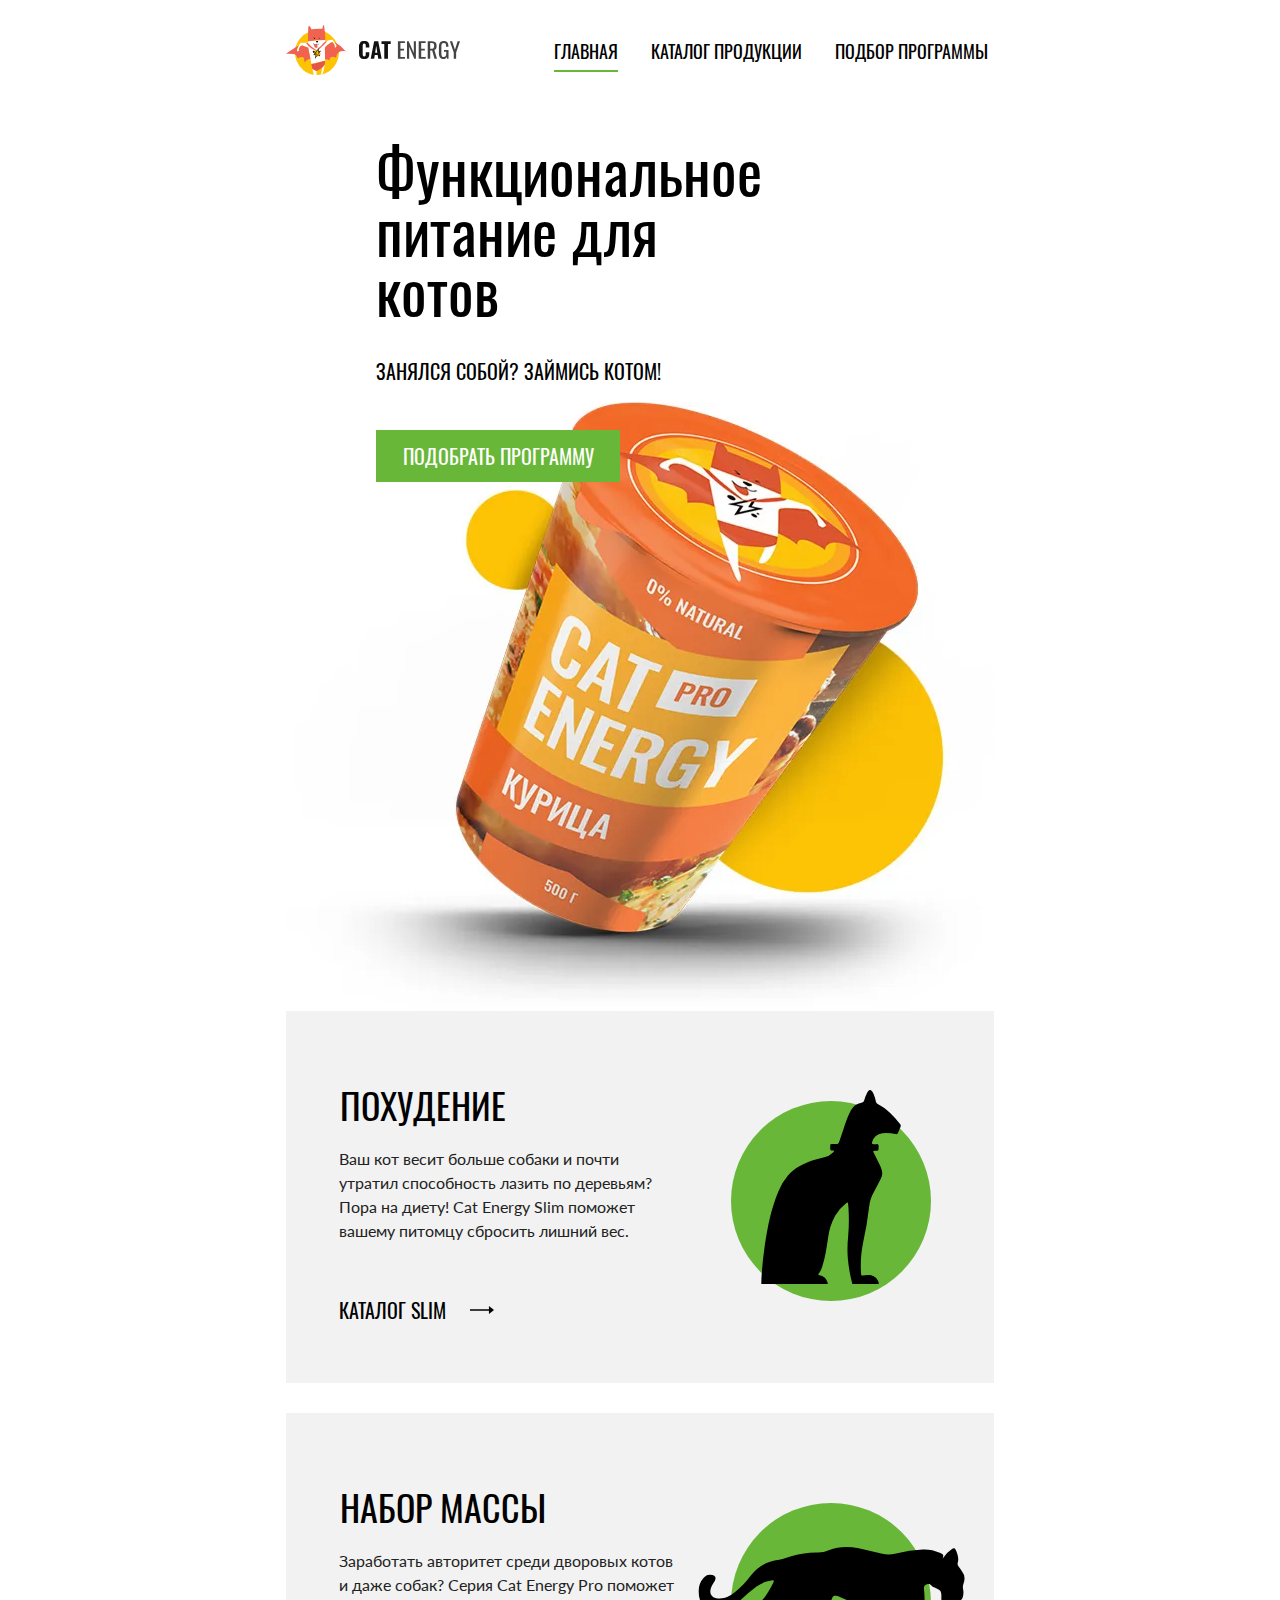
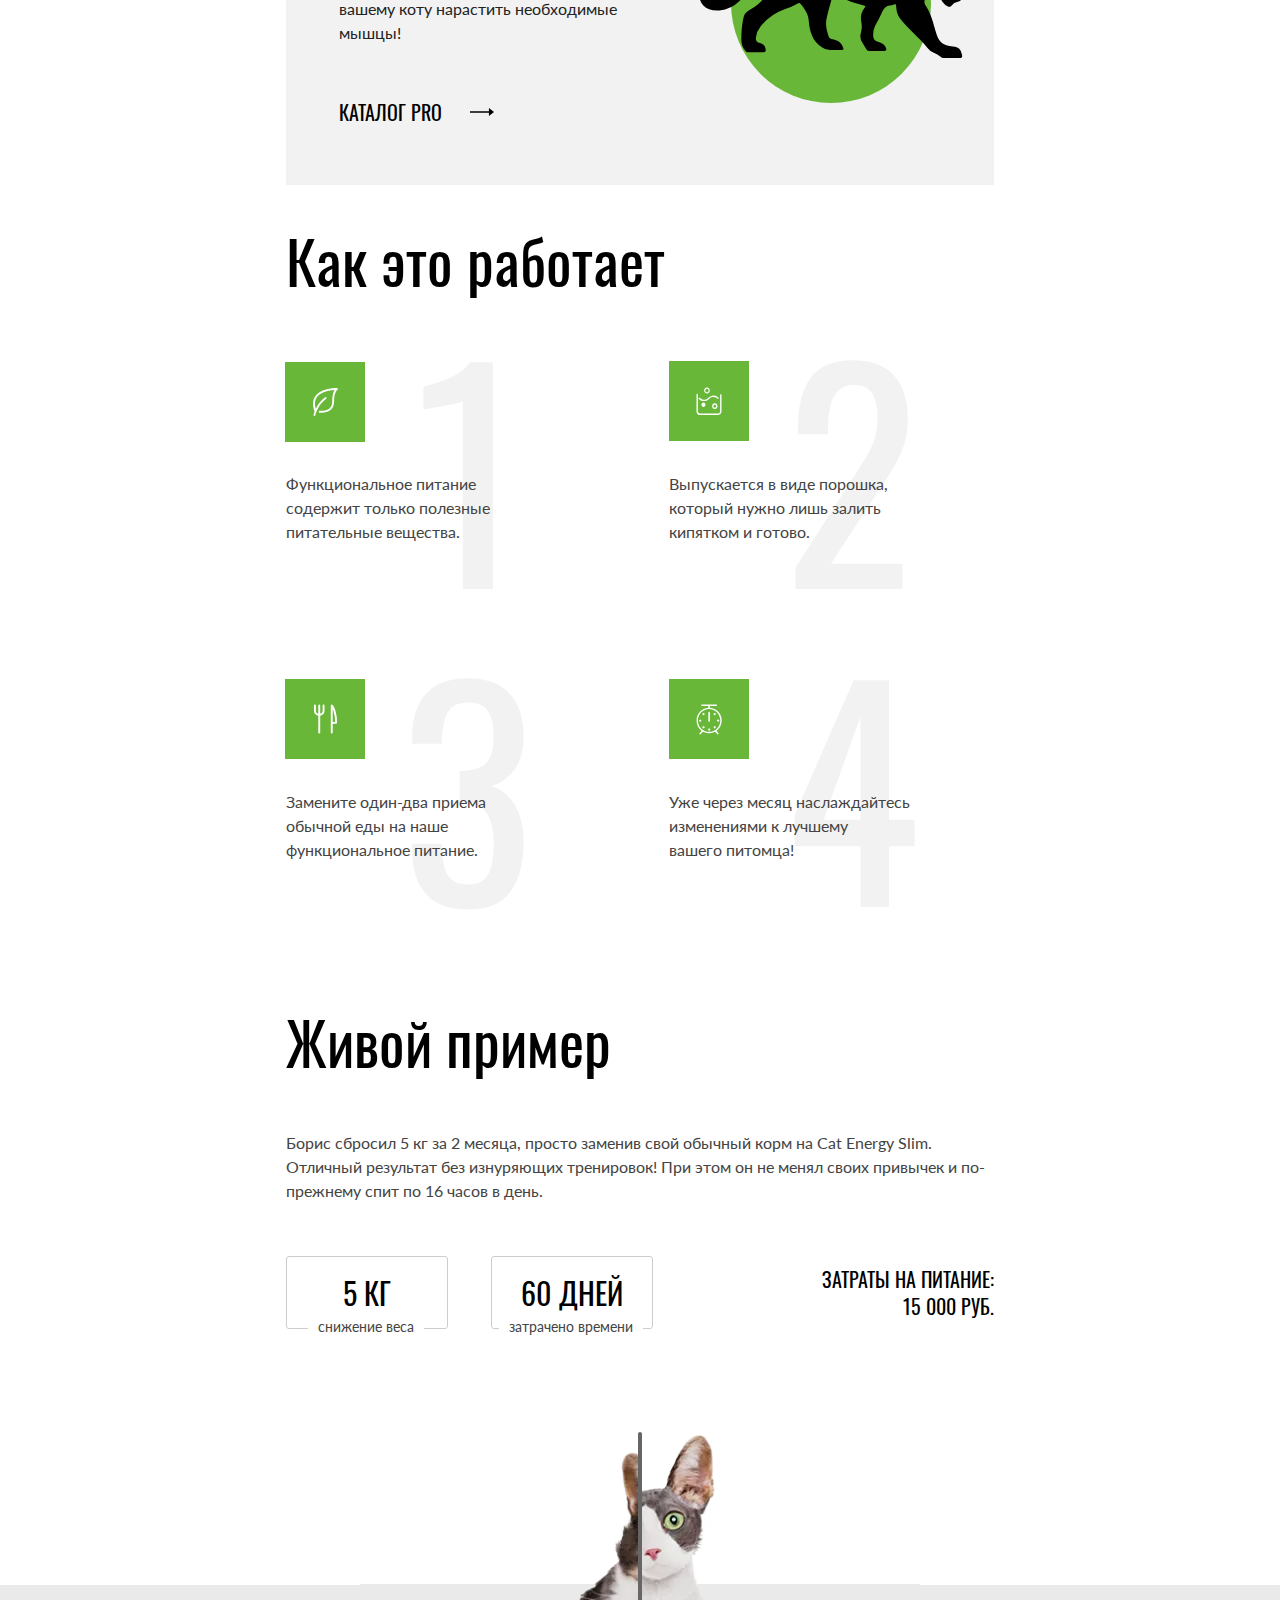
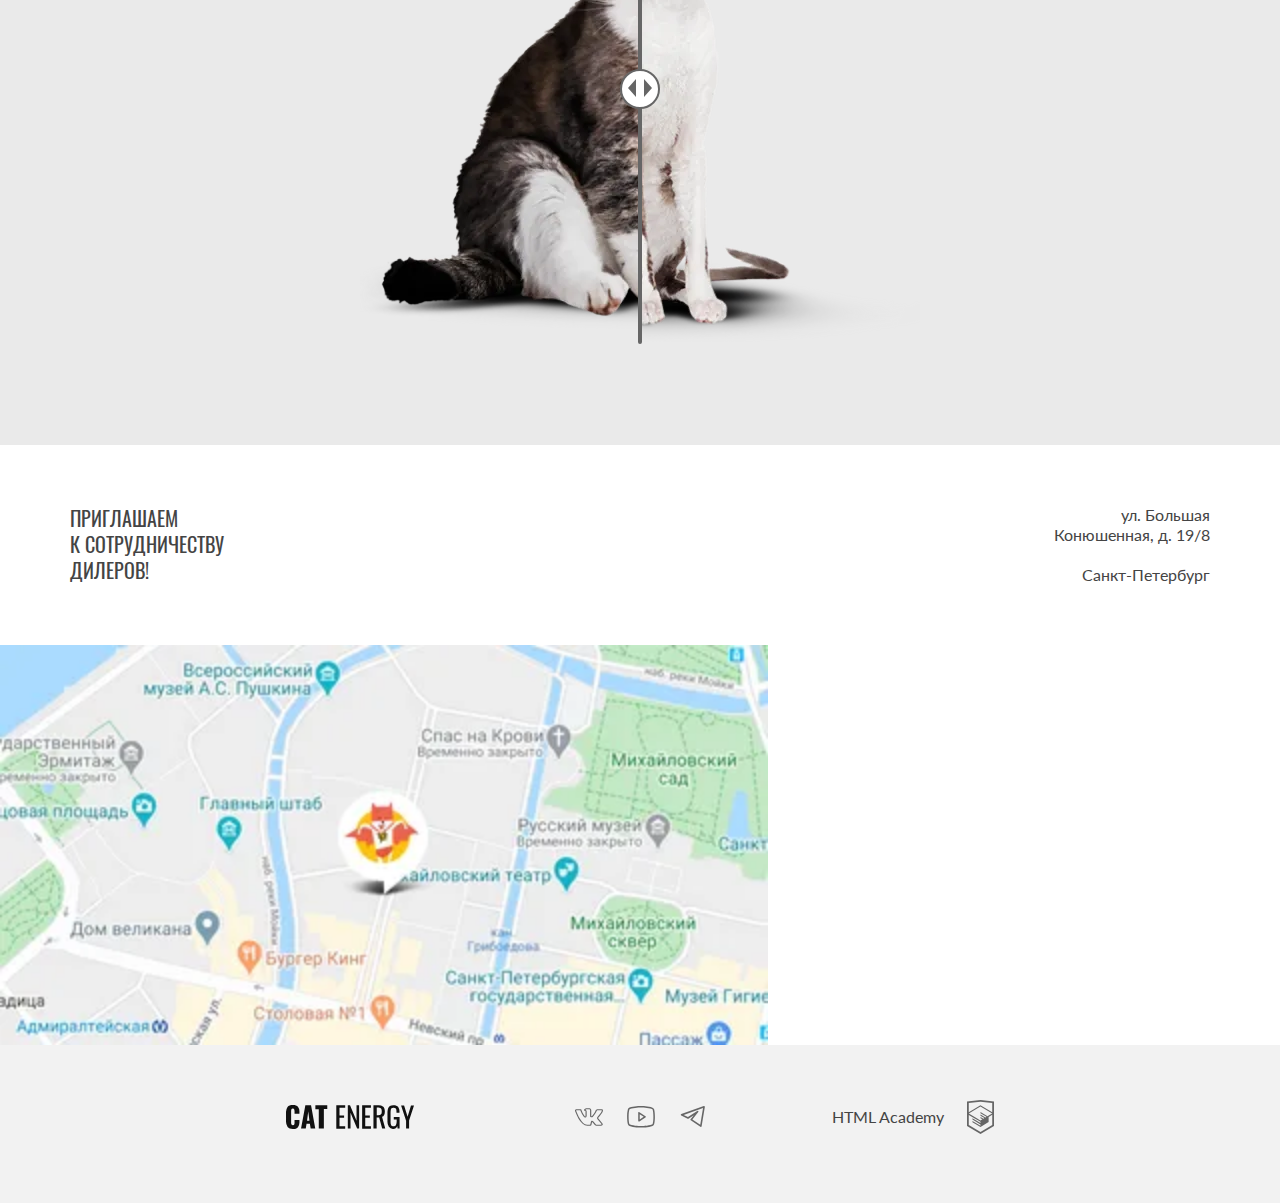
==== commit 68e92555: "Deploying to gh-pages from @ htmlacademy-adaptive/2456655-cat-energy-31@6223891713d06b4ed93e3a034a57" ====
--- a/index.html
+++ b/index.html
@@ -1 +1 @@
-<!DOCTYPE html><html class="page" lang="ru"><head><meta charset="UTF-8"><title>Cat Energy главная</title><meta name="viewport" content="width=device-width,initial-scale=1"><link rel="icon" href="favicon.ico"><link rel="icon" href="favicons/icon.svg" type="image/svg+xml"><link rel="apple-touch-icon" href="favicons/180.png"><link rel="manifest" href="manifest.webmanifest"><link rel="stylesheet" href="styles/styles.css"><script src="scripts/index.js" defer="defer"></script></head><body class="page__body"><header class="main-header main-header--index"><div class="main-header__wrapper content-wrapper"><nav class="main-header__nav main-nav main-nav--closed main-nav--nojs"><div class="main-nav__logo-container"><a class="main-header__logo" href="index.html"><picture><source media="(min-width: 1300px)" type="image/svg+xml" width="202" height="59" srcset="images/logo/logo-desktop.svg"><source media="(min-width: 768px)" type="image/svg+xml" width="174" height="50" srcset="images/logo/logo-tablet.svg"><img class="logo" src="images/logo/logo-mobile.svg" width="190" height="38" alt="Логотип магазина Cat Energy"></picture></a><button class="main-nav__toggle main-nav__toggle--close" type="button"><span class="visually-hidden">Открыть меню</span></button></div><div class="navlist navlist--dropdown navlist--opened"><ul class="nav-list"><li class="nav-list__item"><a class="nav-list__link nav-list__link--index nav-list__link--active" href="index.html">Главная</a></li><li class="nav-list__item"><a class="nav-list__link nav-list__link--index" href="catalog.html">Каталог продукции</a></li><li class="nav-list__item"><a class="nav-list__link nav-list__link--index" href="#">Подбор программы</a></li></ul></div></nav></div><section class="promo"><div class="content-wrapper"><div class="promo__container"><h1 class="promo__title">Функциональное питание для котов</h1><p class="promo__intro">Занялся собой? Займись котом!</p><picture class="promo__image"><source media="(min-width: 1300px)" type="image/png" width="552" height="499" srcset="images/index-can/index-can-desktop@1x.png, images/index-can/index-can-desktop@2x.png 2x"><source media="(min-width: 768px)" type="image/png" width="709" height="609" srcset="images/index-can/index-can-tablet@1x.png, images/index-can/index-can-tablet@2x.png 2x"><img class="promo__image" src="images/index-can/index-can-mobile@1x.png" srcset="images/index-can/index-can-mobile@2x.png 2x" width="280" height="270" alt="Корм Кэт Энерджи 500 г курица"></picture><a class="promo__link button--primary button" href="form.html">Подобрать программу</a></div></div></section></header><main class="main-container"><div class="content-wrapper"><section class="options"><h2 class="visually-hidden">Варианты питания</h2><div class="option-card option-card--slim"><div class="option-card__content option-card__content--slim"><h3 class="option-card__title">Похудение</h3><p class="option-card__text">Ваш кот весит больше собаки и почти утратил способность лазить по деревьям? Пора на диету! Cat Energy Slim поможет вашему питомцу сбросить лишний вес.</p></div><a class="option-card__link" href="catalog.html">Каталог Slim</a></div><div class="option-card option-card--pro"><div class="option-card__content option-card__content--pro"><h3 class="option-card__title">Набор массы</h3><p class="option-card__text">Заработать авторитет среди дворовых котов и даже собак? Серия Cat Energy Pro поможет вашему коту нарастить необходимые мышцы!</p></div><a class="option-card__link" href="catalog.html">Каталог Pro</a></div></section><section class="special"><h2 class="special__title">Как это работает</h2><ol class="special__list"><li class="special__list-item special__list-item--one">Функциональное питание содержит только полезные питательные вещества.</li><li class="special__list-item special__list-item--two">Выпускается в виде порошка, который нужно лишь залить кипятком и готово.</li><li class="special__list-item special__list-item--three">Замените один-два приема обычной еды на наше функциональное питание.</li><li class="special__list-item special__list-item--four">Уже через месяц наслаждайтесь изменениями к лучшему вашего&nbsp;питомца!</li></ol></section></div><section class="example"><div class="example__wrapper content-wrapper"><div class="example__container"><h2 class="example__title">Живой пример</h2><p class="example__text">Борис сбросил 5 кг за 2 месяца, просто заменив свой обычный корм на Cat Energy Slim. Отличный результат без&nbsp;изнуряющих тренировок! При этом он не менял своих привычек и по-прежнему спит по 16 часов в день.</p><div class="example__result"><dl class="example__result-table stat-table"><div class="stat-table__item"><dt class="stat-table__desription"><span class="stat-table__text">Снижение веса</span></dt><dd class="stat-table__number">5 кг</dd></div><div class="stat-table__item"><dt class="stat-table__desription"><span class="stat-table__text">Затрачено времени</span></dt><dd class="stat-table__number">60 дней</dd></div></dl><p class="example__cost">Затраты на питание: <span>15 000 руб.</span></p></div></div><div class="example__slider"><div class="slider"><div class="slider__pic-container slider__pic-container--before" style="width: 50%"><picture><source media="(min-width: 768px)" type="image/png" width="560" height="512" srcset="images/slider/before-tablet-desktop@1x.png, images/slider/before-tablet-desktop@2x.png 2x"><img src="images/slider/before-mobile@1x.png" srcset="images/slider/before-mobile@2x.png 2x" width="280" height="256" alt="До Cat Energy кот толстый"></picture></div><div class="slider__pic-container slider__pic-container--after"><picture><source media="(min-width: 768px)" type="image/png" width="560" height="512" srcset="images/slider/after-tablet-desktop@1x.png, images/slider/after-tablet-desktop@2x.png 2x"><img src="images/slider/after-mobile@1x.png" srcset="images/slider/after-mobile@2x.png 2x" width="280" height="256" alt="После Cat Energy кот худой"></picture></div><button class="slider__button" type="button"><span class="visually-hidden">До диеты - После диеты</span></button></div></div></div></section></main><footer class="page-footer"><section class="page-footer__contacts contacts"><h2 class="visually-hidden">Контакты</h2><p class="contacts__intro">Приглашаем<br>к сотрудничеству дилеров!</p><address class="contacts__address">ул. Большая Конюшенная, д. 19/8<br><span class="contacts__city">Санкт-Петербург</span></address></section><div class="map"><h2 class="visually-hidden">Как до нас добраться</h2><picture><iframe src="https://www.google.com/maps/embed?pb=!1m18!1m12!1m3!1d1998.6962642156318!2d30.323519466761685!3d59.93718206161441!2m3!1f0!2f0!3f0!3m2!1i1024!2i768!4f13.1!3m3!1m2!1s0x4696310fca145cc1%3A0x42b32648d8238007!2z0JHQvtC70YzRiNCw0Y8g0JrQvtC90Y7RiNC10L3QvdCw0Y8g0YPQuy4sIDE5LzgsINCh0LDQvdC60YIt0J_QtdGC0LXRgNCx0YPRgNCzLCAxOTExODY!5e0!3m2!1sru!2sru!4v1716740452954!5m2!1sru!2sru" width="320" height="362" style="border:0;" allowfullscreen="" loading="lazy" referrerpolicy="no-referrer-when-downgrade" title="Магазин Cat Energy на карте Санкт-Петербурга"></iframe><source media="(min-width: 1300px)" width="1300" height="400" type="image/png" srcset="images/map/map-desktop@1x.png, images/map/map-desktop@2x.png 2x"><source media="(min-width: 768px)" width="768" height="400" type="image/png" srcset="images/map/map-tablet@1x.png, images/map/map-tablet@2x.png 2x"><img src="images/map/map-mobile@1x.png" srcset="images/map/map-mobile@2x.png 2x" width="320" height="362" alt="Магазин Cat Energy на карте Санкт-Петербурга"></picture></div><div class="page-footer__footer"><div class="page-footer__footer-wrapper content-wrapper"><a class="page-footer__logo footer-logo" href="index.html" aria-label="Логотип магазина Cat Energy"><svg class="logo-letters" width="128" height="24" aria-hidden="true" focusable="false"><use href="icons/stack.svg#footer-logo"></use></svg></a><ul class="social-list"><li class="social-list__item"><a class="social-list__link social-list__link--vk" href="https://vk.com/htmlacademy"><span class="visually-hidden">ВКонтакте</span></a></li><li class="social-list__item"><a class="social-list__link social-list__link--yt" href="https://www.youtube.com/user/htmlacademyru"><span class="visually-hidden">YouTube</span></a></li><li class="social-list__item"><a class="social-list__link social-list__link--tg" href="https://t.me/htmlacademy"><span class="visually-hidden">Телеграм</span></a></li></ul><a class="page-footer__copyright copyright-link" href="https://htmlacademy.ru/intensive/adaptive"><span class="copyright-link__text">HTML Academy</span> <svg class="copyright-link__icon" width="27" height="34" aria-hidden="true" focusable="false"><use href="icons/stack.svg#htmlacademy-logo"></use></svg></a></div></div></footer></body></html>+<!DOCTYPE html><html class="page" lang="ru"><head><meta charset="UTF-8"><title>Cat Energy главная</title><meta name="viewport" content="width=device-width,initial-scale=1"><link rel="preload" href="fonts/lato/Lato-Regular.woff2" type="font/woff2" as="font" crossorigin="anonymous"><link rel="preload" href="fonts/oswald/oswaldregular.woff2" type="font/woff2" as="font" crossorigin="anonymous"><link rel="icon" href="favicon.ico"><link rel="icon" href="favicons/icon.svg" type="image/svg+xml"><link rel="apple-touch-icon" href="favicons/180.png"><link rel="manifest" href="manifest.webmanifest"><link rel="stylesheet" href="styles/styles.css"><script src="scripts/index.js" defer="defer"></script></head><body class="page__body"><header class="main-header main-header--index"><div class="main-header__wrapper content-wrapper"><nav class="main-header__nav main-nav main-nav--closed main-nav--nojs"><div class="main-nav__logo-container"><a class="main-header__logo" href="index.html"><picture><source media="(min-width: 1300px)" type="image/svg+xml" width="202" height="59" srcset="images/logo/logo-desktop.svg"><source media="(min-width: 768px)" type="image/svg+xml" width="174" height="50" srcset="images/logo/logo-tablet.svg"><img class="logo" src="images/logo/logo-mobile.svg" width="190" height="38" alt="Логотип магазина Cat Energy"></picture></a><button class="main-nav__toggle main-nav__toggle--close" type="button"><span class="visually-hidden">Открыть меню</span></button></div><div class="navlist navlist--dropdown navlist--opened"><ul class="nav-list"><li class="nav-list__item"><a class="nav-list__link nav-list__link--index nav-list__link--active" href="index.html">Главная</a></li><li class="nav-list__item"><a class="nav-list__link nav-list__link--index" href="catalog.html">Каталог продукции</a></li><li class="nav-list__item"><a class="nav-list__link nav-list__link--index" href="#">Подбор программы</a></li></ul></div></nav></div><section class="promo"><div class="content-wrapper"><div class="promo__container"><h1 class="promo__title">Функциональное питание для котов</h1><p class="promo__intro">Занялся собой? Займись котом!</p><picture class="promo__image"><source media="(min-width: 1300px)" width="552" height="499" type="image/webp" srcset="images/index-can/index-can-desktop@1x.webp, images/index-can/index-can-desktop@2x.webp 2x"><source media="(min-width: 768px)" width="709" height="609" type="image/webp" srcset="images/index-can/index-can-tablet@1x.webp, images/index-can/index-can-tablet@2x.webp 2x"><source type="image/webp" srcset="images/index-can/index-can-mobile@1x.webp, images/index-can/index-can-mobile@2x.webp 2x"><source media="(min-width: 1300px)" type="image/png" width="552" height="499" srcset="images/index-can/index-can-desktop@1x.png, images/index-can/index-can-desktop@2x.png 2x"><source media="(min-width: 768px)" type="image/png" width="709" height="609" srcset="images/index-can/index-can-tablet@1x.png, images/index-can/index-can-tablet@2x.png 2x"><img class="promo__image" src="images/index-can/index-can-mobile@1x.png" srcset="images/index-can/index-can-mobile@2x.png 2x" width="280" height="270" alt="Корм Кэт Энерджи 500 г курица"></picture><a class="promo__link button--primary button" href="form.html">Подобрать программу</a></div></div></section></header><main class="main-container"><div class="content-wrapper"><section class="options"><h2 class="visually-hidden">Варианты питания</h2><div class="option-card option-card--slim"><div class="option-card__content option-card__content--slim"><h3 class="option-card__title">Похудение</h3><p class="option-card__text">Ваш кот весит больше собаки и почти утратил способность лазить по деревьям? Пора на диету! Cat Energy Slim поможет вашему питомцу сбросить лишний вес.</p></div><a class="option-card__link" href="catalog.html">Каталог Slim</a></div><div class="option-card option-card--pro"><div class="option-card__content option-card__content--pro"><h3 class="option-card__title">Набор массы</h3><p class="option-card__text">Заработать авторитет среди дворовых котов и даже собак? Серия Cat Energy Pro поможет вашему коту нарастить необходимые мышцы!</p></div><a class="option-card__link" href="catalog.html">Каталог Pro</a></div></section><section class="special"><h2 class="special__title">Как это работает</h2><ol class="special__list"><li class="special__list-item special__list-item--one">Функциональное питание содержит только полезные питательные вещества.</li><li class="special__list-item special__list-item--two">Выпускается в виде порошка, который нужно лишь залить кипятком и готово.</li><li class="special__list-item special__list-item--three">Замените один-два приема обычной еды на наше функциональное питание.</li><li class="special__list-item special__list-item--four">Уже через месяц наслаждайтесь изменениями к лучшему вашего&nbsp;питомца!</li></ol></section></div><section class="example"><div class="example__wrapper content-wrapper"><div class="example__container"><h2 class="example__title">Живой пример</h2><p class="example__text">Борис сбросил 5 кг за 2 месяца, просто заменив свой обычный корм на Cat Energy Slim. Отличный результат без&nbsp;изнуряющих тренировок! При этом он не менял своих привычек и по-прежнему спит по 16 часов в день.</p><div class="example__result"><dl class="example__result-table stat-table"><div class="stat-table__item"><dt class="stat-table__desription"><span class="stat-table__text">Снижение веса</span></dt><dd class="stat-table__number">5 кг</dd></div><div class="stat-table__item"><dt class="stat-table__desription"><span class="stat-table__text">Затрачено времени</span></dt><dd class="stat-table__number">60 дней</dd></div></dl><p class="example__cost">Затраты на питание: <span>15 000 руб.</span></p></div></div><div class="slider"><div class="slider__pic-container slider__pic-container--before" style="width: 50%"><picture><source media="(min-width: 768px)" width="560" height="512" type="image/webp" srcset="images/slider/before-tablet-desktop@1x.webp, images/slider/before-tablet-desktop@2x.webp 2x"><source type="image/webp" srcset="images/slider/before-mobile@1x.webp, images/slider/before-mobile@2x.webp 2x"><source media="(min-width: 768px)" type="image/png" width="560" height="512" srcset="images/slider/before-tablet-desktop@1x.png, images/slider/before-tablet-desktop@2x.png 2x"><img src="images/slider/before-mobile@1x.png" srcset="images/slider/before-mobile@2x.png 2x" width="280" height="256" alt="До Cat Energy кот толстый"></picture></div><div class="slider__pic-container slider__pic-container--after"><picture><source media="(min-width: 768px)" width="560" height="512" type="image/webp" srcset="images/slider/after-tablet-desktop@1x.webp, images/slider/after-tablet-desktop@2x.webp 2x"><source type="image/webp" srcset="images/slider/after-mobile@1x.webp, images/slider/after-mobile@2x.webp 2x"><source media="(min-width: 768px)" type="image/png" width="560" height="512" srcset="images/slider/after-tablet-desktop@1x.png, images/slider/after-tablet-desktop@2x.png 2x"><img src="images/slider/after-mobile@1x.png" srcset="images/slider/after-mobile@2x.png 2x" width="280" height="256" alt="После Cat Energy кот худой"></picture></div><button class="slider__button" type="button"><span class="visually-hidden">До диеты - После диеты</span></button></div></div></section></main><footer class="page-footer"><section class="page-footer__contacts contacts"><h2 class="visually-hidden">Контакты</h2><p class="contacts__intro">Приглашаем<br>к сотрудничеству дилеров!</p><address class="contacts__address">ул. Большая Конюшенная, д. 19/8<br><span class="contacts__city">Санкт-Петербург</span></address></section><div class="map map--nojs"><h2 class="visually-hidden">Как нас найти</h2><iframe class="map__iframe" src="https://www.google.com/maps/embed?pb=!1m18!1m12!1m3!1d1998.6962642156318!2d30.323519466761685!3d59.93718206161441!2m3!1f0!2f0!3f0!3m2!1i1024!2i768!4f13.1!3m3!1m2!1s0x4696310fca145cc1%3A0x42b32648d8238007!2z0JHQvtC70YzRiNCw0Y8g0JrQvtC90Y7RiNC10L3QvdCw0Y8g0YPQuy4sIDE5LzgsINCh0LDQvdC60YIt0J_QtdGC0LXRgNCx0YPRgNCzLCAxOTExODY!5e0!3m2!1sru!2sru!4v1716740452954!5m2!1sru!2sru" style="border:0;" allowfullscreen="" loading="lazy" referrerpolicy="no-referrer-when-downgrade" title="Магазин Cat Energy на карте Санкт-Петербурга"></iframe><div class="map__pic"><picture><source media="(min-width: 1440px)" width="1440" height="400" type="image/webp" srcset="images/map/map-desktop@1x.webp, images/map/map-desktop@2x.webp 2x"><source media="(min-width: 768px)" width="768" height="400" type="image/webp" srcset="images/map/map-tablet@1x.webp, images/map/map-tablet@2x.webp 2x"><source type="image/webp" srcset="images/map/map-mobile@1x.webp, images/map/map-mobile@2x.webp 2x"><source media="(min-width: 1440px)" width="1440" height="400" type="image/png" srcset="images/map/map-desktop@1x.png, images/map/map-desktop@2x.png 2x"><source media="(min-width: 768px)" width="768" height="400" type="image/png" srcset="images/map/map-tablet@1x.png, images/map/map-tablet@2x.png 2x"><img src="images/map/map-mobile@1x.png" srcset="images/map/map-mobile@2x.png 2x" width="320" height="362" alt="Магазин Cat Energy на карте Санкт-Петербурга"></picture></div></div><div class="page-footer__footer"><div class="page-footer__footer-wrapper content-wrapper"><a class="page-footer__logo footer-logo" href="index.html" aria-label="Логотип магазина Cat Energy"><svg class="logo-letters" width="128" height="24" aria-hidden="true" focusable="false"><use href="icons/stack.svg#footer-logo"></use></svg></a><ul class="social-list"><li class="social-list__item"><a class="social-list__link social-list__link--vk" href="https://vk.com/htmlacademy"><span class="visually-hidden">ВКонтакте</span></a></li><li class="social-list__item"><a class="social-list__link social-list__link--yt" href="https://www.youtube.com/user/htmlacademyru"><span class="visually-hidden">YouTube</span></a></li><li class="social-list__item"><a class="social-list__link social-list__link--tg" href="https://t.me/htmlacademy"><span class="visually-hidden">Телеграм</span></a></li></ul><a class="page-footer__copyright copyright-link" href="https://htmlacademy.ru/intensive/adaptive"><span class="copyright-link__text">HTML Academy</span> <svg class="copyright-link__icon" width="27" height="34" aria-hidden="true" focusable="false"><use href="icons/stack.svg#htmlacademy-logo"></use></svg></a></div></div></footer></body></html>--- a/styles/styles.css
+++ b/styles/styles.css
@@ -1 +1 @@
-@font-face{font-family:Lato;font-weight:400;font-style:normal;font-display:swap;src:url(../fonts/lato/Lato-Regular.woff2)format("woff2")}@font-face{font-family:Lato;font-weight:700;font-style:normal;font-display:swap;src:url(../fonts/lato/Lato-Regular.woff2)format("woff2")}@font-face{font-family:Oswald;font-weight:400;font-style:normal;font-display:swap;src:url(../fonts/oswald/oswaldregular.woff2)format("woff2")}@font-face{font-family:Oswald;font-weight:700;font-style:normal;font-display:swap;src:url(../fonts/oswald/oswaldregular.woff2)format("woff2")}.visually-hidden{clip:rect(0 0 0 0);border:0;width:1px;height:1px;margin:-1px;padding:0;position:absolute;overflow:hidden}.promo{text-align:center;color:#fff;background-image:url(../images/header-background/header-mobile@1x.jpg),linear-gradient(#68b738 50%,#fff 50%);background-position:top;background-repeat:no-repeat;background-size:320px 302px;min-height:480px;font-family:Oswald,sans-serif;position:relative}@media (width>=768px){.promo{color:#000;text-align:left;background-image:none;min-height:0}}@media (width>=1300px){.promo{padding-bottom:82px}}.promo__container{display:grid}@media (width>=768px){.promo__container{min-width:709px}}@media (width>=1300px){.promo__container{grid-template-columns:1fr 1fr;width:1060px;margin-left:80px}}.promo__title{margin-top:26px;margin-bottom:0;font-size:36px;line-height:36px}@media (width>=768px){.promo__title{max-width:416px;margin:39px 90px 16px;font-size:60px;line-height:60px}}@media (width>=1300px){.promo__title{margin-top:75px;margin-left:0}}.promo__intro{text-transform:uppercase;margin-top:25px;margin-bottom:30px;line-height:14px}@media (width>=768px){.promo__intro{margin-bottom:21px;margin-left:90px;font-size:20px;line-height:20px}}@media (width>=1300px){.promo__intro{margin-bottom:22px;margin-left:0}}.promo__image{margin:0}@media (width>=768px){.promo__image{grid-area:3/1/5/-1;width:709px;height:609px;margin-bottom:0;margin-left:0}}@media (width>=1300px){.promo__image{grid-area:1/2/5/3;width:552px;height:499px;margin:-3px -81px}}.promo__link{width:280px;margin-left:auto;margin-right:auto;font-size:16px;line-height:20px}@media (width>=768px){.promo__link{grid-row-start:3;grid-column-start:1;width:244px;margin-top:28px;margin-left:90px;padding:14px 26px;font-size:20px;line-height:26px}}@media (width>=1300px){.promo__link{margin-left:0}}.special{padding-bottom:50px;position:relative}@media (width>=768px){.special{padding-top:20px;padding-bottom:0}}@media (width>=1300px){.special{padding-top:50px}}@media (width:768px){.special:after{content:"";background-color:#e6e6e6;width:768px;height:1px;margin-left:-30px;margin-right:-30px;position:absolute}}.special__title{color:#000;margin-top:0;margin-bottom:39px;font-family:Oswald,sans-serif;font-size:36px;line-height:40px}@media (width>=768px){.special__title{margin-bottom:71px;font-size:60px;line-height:60px}}@media (width>=1300px){.special__title{margin-bottom:71px}}.special__list{counter-reset:feature;gap:20px;margin:0;padding-left:0;font-size:14px;line-height:18px;list-style:none;display:grid}@media (width>=768px){.special__list{grid-template-columns:repeat(2,250px);gap:77px 133px;padding-bottom:45px}}@media (width>=1300px){.special__list{grid-template-columns:repeat(4,245px);gap:80px}}.special__list-item{align-items:center;min-height:60px;padding-left:80px;display:flex;position:relative}@media (width>=768px){.special__list-item{min-height:118px;padding-top:111px;padding-bottom:12px;padding-left:0;font-size:16px;line-height:24px;display:block}}.special__list-item:before{content:"";background-color:#68b738;width:60px;height:60px;position:absolute;top:0;left:0}@media (width>=768px){.special__list-item:before{width:80px;height:80px}}.special__list-item--one:before{background-image:url(../icons/stack.svg#leaf);background-position:50%;background-repeat:no-repeat;background-size:30px 32px}@media (width>=768px){.special__list-item--one:before{top:1px;left:-1px}}.special__list-item--two:before{background-image:url(../icons/stack.svg#powder);background-position:50%;background-repeat:no-repeat;background-size:26px 29px}.special__list-item--three:before{background-image:url(../icons/stack.svg#eat);background-position:50%;background-repeat:no-repeat;background-size:25px 30px}@media (width>=768px){.special__list-item--three:before{left:-1px}}.special__list-item--four:before{background-image:url(../icons/stack.svg#alarm);background-position:50%;background-repeat:no-repeat;background-size:26px 31px}.special__list-item:after{z-index:-1;text-align:center;color:#f2f2f2;font-family:Oswald,sans-serif;position:absolute}@media (width>=768px){.special__list-item:after{content:counter(feature);counter-increment:feature;width:136px;height:280px;font-size:280px;line-height:280px;top:-38px;right:0}}.example{background-color:#eaeaea;padding-top:25px;padding-bottom:36px}@media (width>=768px){.example{background:linear-gradient(#fff 620px,#eaeaea 620px);padding-top:46px;padding-bottom:0}}@media (width>=1300px){.example{background:linear-gradient(#fff 160px,#f2f2f2 160px);padding-top:0}.example__wrapper{display:flex}}@media (width>=768px){.example__container{padding-bottom:69px}}@media (width>=1300px){.example__container{width:610px;padding-bottom:75px}}.example__title{color:#000;margin-top:0;margin-bottom:40px;font-family:Oswald,sans-serif;font-size:36px;line-height:40px}@media (width>=768px){.example__title{margin-bottom:60px;font-size:60px;line-height:60px}}@media (width>=1300px){.example__title{margin-top:23px;margin-bottom:146px}}.example__text{margin-bottom:10px;font-size:14px;line-height:18px}@media (width>=768px){.example__text{max-width:708px;font-size:16px;line-height:24px}}@media (width>=1300px){.example__text{max-width:436px}}@media (width>=768px){.example__result{justify-content:space-between;padding-top:40px;display:flex}}@media (width>=1300px){.example__result{width:366px;padding-top:54px;display:block}}.example__cost{color:#000;text-align:center;text-transform:uppercase;margin-top:15px;margin-bottom:20px;font-family:Oswald,sans-serif;font-size:14px;line-height:20px}@media (width>=768px){.example__cost{text-align:right;max-width:175px;margin-top:13px;margin-bottom:16px;font-size:20px;line-height:27px}}@media (width>=1300px){.example__cost{text-align:left;justify-content:space-between;max-width:328px;margin-top:57px;margin-bottom:0;display:flex}}.contacts{background-color:#fff;padding:26px 20px;display:flex}@media (width>=768px){.contacts{padding:62px 70px}}@media (width>=1300px){.contacts{z-index:1;width:407px;padding:61px 80px;position:absolute;top:89px;left:109px}}.contacts__intro{text-transform:uppercase;width:140px;margin:0;font-family:Oswald,sans-serif;font-size:16px;line-height:20px}@media (width>=768px){.contacts__intro{width:163px;font-size:20px;line-height:26px}}.contacts__address{width:140px;margin-left:auto;font-size:14px;font-style:normal;line-height:20px}@media (width>=768px){.contacts__address{text-align:right;flex-direction:column;width:157px;min-height:80px;font-size:16px;display:flex}}@media (width>=1300px){.contacts__address{text-align:left}}.contacts--background{background-color:#f2f2f2}@media (width>=1300px){.contacts--background{background-color:#fff}}@media (width>=768px){.contacts__city{margin-top:20px}}@media (width>=1300px){.contacts__city{margin-top:19px}}.copyright-link{justify-content:space-between;align-items:center;width:100%;padding-top:20px;font-family:Lato,sans-serif;font-size:16px;line-height:20px;text-decoration:none;display:flex}@media (width>=768px){.copyright-link{width:168px;padding-top:0}}.copyright-link__text{color:#444}@media (width>=768px){.copyright-link__text{margin-left:6px}}@media (width>=1300px){.copyright-link__text{margin-left:5px;padding-top:12px}}.copyright-link__text:active{color:#4444444d}.copyright-link__icon{fill:#666}@media (width>=1300px){.copyright-link__icon{padding-top:7px}}.copyright-link__icon:hover,.copyright-link__icon:focus{fill:#68b738}.copyright-link__icon:active{fill:#68b7384d}.button{text-align:center;text-transform:uppercase;color:#fff;cursor:pointer;box-sizing:border-box;padding:10px;font-family:Oswald,sans-serif;font-weight:400;text-decoration:none;display:block}@media (width>=768px){.button{padding:14px}}.button--primary{background-color:#68b738}.button--primary:hover{background-color:#5eaa2f}.button--primary:active{color:#8ec36d;background-color:#5eaa2f}.button--secondary{color:#444;background-color:#f2f2f2}.button--secondary:hover,.button--secondary:active{background-color:#ebebeb}.card{border-bottom:1px solid #ebebeb;grid-template-columns:repeat(2,140px);width:280px;padding:23px;display:grid}@media (width>=768px){.card{box-sizing:border-box;background-image:linear-gradient(#fff 90px,#f2f2f2 90px);border-bottom:none;grid-template-columns:1fr;width:324px;padding:0 38px 39px}}@media (width>=1300px){.card{width:245px}}.card__container{padding-top:5px;padding-bottom:21px}@media (width>=768px){.card__container{flex-direction:column;justify-content:space-between;align-items:center;padding-bottom:22px;display:flex}}.card__title{color:#222;text-transform:uppercase;width:76px;margin-top:-6px;margin-bottom:14px;font-family:Oswald,sans-serif;font-size:16px;line-height:20px}@media (width>=768px){.card__title{text-align:center;width:140px;margin-top:29px;margin-bottom:15px;font-size:20px;line-height:24px}}@media (width>=1300px){.card__title{margin-top:25px;margin-bottom:19px}}.card__title-link{text-transform:uppercase;color:#222;text-decoration:none}@media (width>=768px){.card__title-link{width:150px}}.card__link{justify-content:center;align-items:center;height:107px;display:flex;overflow:hidden}@media (width>=768px){.card__link{align-items:flex-end;width:248px;height:208px;margin-bottom:9px}}@media (width>=1300px){.card__link{width:169px;margin:0 auto}}.card__image{display:block}.card__button{grid-column:1/-1;font-size:16px;line-height:20px}.add-card{border-bottom:1px solid #cdcdcd;padding-top:13px;padding-bottom:18px;display:grid}@media (width>=768px){.add-card{grid-template-columns:1fr 250px;padding:25px 38px 26px}}@media (width>=1300px){.add-card{grid-template-columns:repeat(2,285px) 244px;align-items:center;column-gap:40px;padding:13px 0}}.add-card__title{color:#222;text-transform:uppercase;margin-top:0;margin-bottom:10px;font-family:Oswald,sans-serif;font-size:16px;line-height:16px}@media (width>=768px){.add-card__title{margin-bottom:25px;font-size:20px;line-height:20px}}@media (width>=1300px){.add-card__title{margin-bottom:0}}.add-card__chart{justify-content:space-between;margin-top:0;margin-bottom:12px;font-size:14px;line-height:20px;display:flex}@media (width>=768px){.add-card__chart{justify-content:flex-end;margin-top:4px;margin-bottom:20px;font-size:16px;line-height:20px}}@media (width>=1300px){.add-card__chart{justify-content:space-between;margin-top:10px;margin-bottom:0}}@media (width>=768px){.add-card__chart-right{text-align:right;width:70px;margin-left:23px}}.add-card__button{grid-column:1/-1;font-size:16px;line-height:20px}@media (width>=1300px){.add-card__button{grid-column-start:3}}@media (width>=768px){.add-products{padding-top:67px}}@media (width>=1300px){.add-products{padding-top:68px}.add-products__wrappper{grid-template-columns:auto 245px;gap:80px;display:grid}}.add-products__title{color:#000;margin:25px auto 21px;font-family:Oswald,sans-serif}@media (width>=768px){.add-products__title{margin-top:0}}.add-products__list{border-top:1px solid #cdcdcd;margin-bottom:34px;padding-left:0;list-style:none}@media (width>=768px){.add-products__list{border-left:1px solid #cdcdcd;border-right:1px solid #cdcdcd;max-width:708px;margin-top:59px;margin-bottom:70px;padding-left:38px;padding-right:38px}}@media (width>=1300px){.add-products__list{border-left:none;border-right:none;max-width:896px;margin:58px 0 3px;padding-left:0;padding-right:0}}@media (width>=768px){.add-products__item{margin-left:-38px;margin-right:-38px}}@media (width>=1300px){.add-products__item{margin-left:0;margin-right:0}}.banner{background-color:#68b738;background-image:url(../images/bonus-background/bonus-mobile@1x.jpg);background-position:50%;background-repeat:no-repeat;background-size:cover;flex-direction:column;align-items:center;max-width:500px;min-height:290px;margin-left:auto;margin-right:auto;display:flex}@media (width>=768px){.banner{background-image:url(../images/bonus-background/bonus-tablet@1x.jpg);flex-direction:row;max-width:708px;min-height:200px}}@media (width>=1300px){.banner{background-image:url(../images/bonus-background/bonus-desktop@1x.jpg);flex-direction:column;width:245px;margin-top:61px}}.banner__text{color:#fff;text-align:center;width:180px;margin-top:187px;font-family:Lato,sans-serif;font-size:16px;line-height:20px;position:relative}@media (width>=768px){.banner__text{text-align:left;width:161px;margin:0 124px 0 auto}}@media (width>=1300px){.banner__text{text-align:center;width:165px;margin:185px 0 0}}.banner__text:before{content:"";background-image:url(../icons/stack.svg#gift);background-position:50%;background-repeat:no-repeat;width:78px;height:80px;position:absolute;top:-128px;left:50%;transform:translate(-50%)}@media (width>=768px){.banner__text:before{top:46%;left:-344px;transform:translateY(-50%)}}@media (width>=1300px){.banner__text:before{top:-128px;left:50%;transform:translate(-50%)}}.subscribe__field{display:grid}@media (width>=768px){.subscribe__field{justify-content:center;margin-bottom:80px;display:flex}}@media (width>=1300px){.subscribe__field{margin-bottom:104px}}.subscribe__title{color:#000;margin-top:40px;margin-bottom:32px;font-family:Oswald,sans-serif;font-size:24px;line-height:24px}@media (width>=768px){.subscribe__title{margin-top:80px;margin-bottom:66px;font-size:32px;line-height:32px}}@media (width>=1300px){.subscribe__title{margin-top:98px;margin-bottom:72px;font-size:40px;line-height:40px}}.subscribe__text{color:#000;text-align:center;margin:0 auto 23px;font-family:Oswald,sans-serif;font-size:16px;line-height:24px}@media (width>=768px){.subscribe__text{text-align:center;width:522px;font-size:24px;line-height:32px}}@media (width>=1300px){.subscribe__text{width:1000px}}.subscribe__button{border:none;margin-bottom:40px;padding:15px 80px;font-size:20px;line-height:26px}@media (width>=768px){.subscribe__button{width:256px;margin-bottom:0;padding:15px 70px}}::placeholder{color:#444;padding-left:13px}.box{text-transform:uppercase;border:1px solid #cdcdcd;margin-bottom:16px;padding:13px 0;font-family:Oswald,sans-serif;font-size:20px;line-height:30px}@media (width>=768px){.box{min-width:376px;margin-bottom:0;font-size:20px;line-height:30px}}@media (width>=1300px){.box{min-width:496px}}.stat__number{text-transform:uppercase;color:#000;font-family:Oswald,sans-serif;font-size:24px;line-height:24px}.stat__text{color:#000;font-family:Lato,sans-serif;font-size:12px;line-height:12px}.stat__sum{text-transform:uppercase;color:#000;font-family:Oswald,sans-serif;font-size:14px;line-height:20px}.catalog{margin-left:-20px;margin-right:-20px}@media (width:320px){.catalog{border-top:1px solid #ebebeb;border-bottom:1px solid #ebebeb}}@media (width>=768px){.catalog{grid-template-columns:repeat(2,324px);justify-content:center;gap:48px 62px;margin-left:0;margin-right:0;display:grid}}@media (width>=1300px){.catalog{grid-template-columns:repeat(4,245px);gap:56px 80px;display:grid}}.catalog__title{color:#000;margin-top:28px;margin-bottom:40px;font-family:Oswald,sans-serif;font-size:36px;line-height:36px}@media (width>=768px){.catalog__title{margin-top:40px;margin-bottom:75px;font-size:60px;line-height:60px}}@media (width>=1300px){.catalog__title{margin-bottom:76px}}.page__body{color:#444;background-color:#fff;grid-template-rows:min-content 1fr min-content;min-width:320px;height:100%;margin:0;font-family:Lato,sans-serif;font-size:14px;font-weight:400;line-height:18px;display:grid;position:relative}@media (width>=768px){.page__body{font-size:16px;line-height:24px}}.nav-list{text-transform:uppercase;text-align:center;margin:0;padding:0;font-family:Oswald,sans-serif;font-size:20px;line-height:20px;list-style:none}@media (width>=768px){.nav-list{flex-wrap:wrap;justify-content:flex-end;align-items:center;margin-left:61px;padding-top:15px;font-size:18px;line-height:24px;display:flex}}@media (width>=1300px){.nav-list{width:600px;margin-left:417px;padding-top:17px;font-size:20px;line-height:30px}}.nav-list__item{border-top:1px solid #e6e6e6;margin-left:-20px;margin-right:-20px}@media (width>=768px){.nav-list__item{border-top:none;margin-left:33px;margin-right:0}}@media (width>=1300px){.nav-list__item{margin-left:34px}}.nav-list__item:hover{opacity:.6}.nav-list__link{color:#000;padding:22px 0 24px;text-decoration:none;display:block;position:relative}@media (width>=768px){.nav-list__link{padding:0}}@media (width>=1300px){.nav-list__link{color:#111}}.nav-list__link:hover{opacity:.6}.nav-list__link:active{opacity:.3}@media (width>=1300px){.nav-list__link--index{color:#fff}}@media (width>=768px){.nav-list__link--active:after{content:"";background-color:#68b738;height:2px;position:absolute;bottom:-9px;left:0;right:0}}@media (width>=1300px){.nav-list__link--active.nav-list__link--index:after{background-color:#fff}.nav-list__link--index:active{color:#8ec36d}}@media (width>=768px){.main-nav{padding-top:25px;padding-bottom:26px;display:flex}}@media (width>=1300px){.main-nav{padding-top:55px;padding-bottom:35px}}.main-nav__logo-container{align-items:center;padding-top:13px;padding-bottom:14px;display:flex}@media (width>=768px){.main-nav__logo-container{padding:0}}@media (width>=1300px){.main-nav__logo-container{padding:0}}.main-nav__toggle{cursor:pointer;color:#111;background-color:#fff;border:none;width:24px;height:24px;margin-left:auto;padding:0;display:none;position:relative;right:1px}.main-nav__toggle:hover,.main-nav__toggle:focus-visible{opacity:.6}.main-nav__toggle:active{opacity:.3}@media (width<=320px){.main-nav--closed .main-nav__toggle{background-image:url(../icons/stack.svg#burger);display:block}.main-nav--closed .nav-list__item{display:none}.main-nav--opened .main-nav__toggle{background-image:url(../icons/stack.svg#cross);display:block}}.option-card{background-color:#f2f2f2;flex-direction:column;padding:23px 20px;display:flex}@media (width>=768px){.option-card{min-height:248px;padding:69px 53px 55px}}@media (width>=1300px){.option-card{min-height:263px;padding:46px 52px 58px}}.option-card__content{border-bottom:1px solid #d9d9d9;margin-bottom:15px;padding-top:7px;padding-bottom:8px;position:relative}@media (width>=768px){.option-card__content{border-bottom:none}}@media (width>=1300px){.option-card__content{margin-bottom:0;padding-top:22px}}.option-card__content:before{content:"";background-color:#68b738;border-radius:50%;width:50px;height:50px;position:absolute;top:0}@media (width>=768px){.option-card__content:before{width:200px;height:200px;top:21px;left:auto;right:10px}}@media (width>=1300px){.option-card__content:before{width:100px;height:100px;top:0;left:0;right:auto}}.option-card__content--slim:after{content:"";background-image:url(../icons/stack.svg#cat-slim);background-repeat:no-repeat;width:36px;height:50px;position:absolute;top:-3px;left:7px}@media (width>=768px){.option-card__content--slim:after{width:140px;height:194px;top:10px;left:auto;right:40px}}@media (width>=1300px){.option-card__content--slim:after{width:70px;height:97px;top:-5px;left:15px;right:auto}}.option-card__content--pro:after{content:"";background-image:url(../icons/stack.svg#cat-pro);background-repeat:no-repeat;width:67px;height:28px;position:absolute;top:11px;left:-8px}@media (width>=768px){.option-card__content--pro:after{width:267px;height:111px;top:65px;left:auto;right:-24px}}@media (width>=1300px){.option-card__content--pro:after{width:134px;height:56px;top:20px;left:-19px;right:auto}}.option-card__title{text-transform:uppercase;color:#000;margin-top:0;margin-bottom:28px;margin-left:70px;font-family:Oswald,sans-serif;font-size:24px;line-height:37px;position:relative}@media (width>=768px){.option-card__title{margin-bottom:24px;margin-left:1px;font-size:36px;line-height:36px}}@media (width>=1300px){.option-card__title{margin-top:8px;margin-bottom:74px;margin-left:161px}}.option-card__text{color:#222}@media (width>=768px){.option-card__text{max-width:340px;margin-bottom:25px;font-size:16px;line-height:24px}}@media (width>=1300px){.option-card__text{max-width:460px;margin-top:15px;margin-bottom:15px}}.option-card__link{text-transform:uppercase;color:#000;padding-top:4px;font-family:Oswald,sans-serif;font-size:16px;line-height:16px;text-decoration:none;position:relative}@media (width>=768px){.option-card__link{max-width:161px;font-size:20px;line-height:30px}}.option-card__link:after{content:"";background-image:url(../icons/stack.svg#arrow);background-position:50%;background-repeat:no-repeat;background-size:contain;width:24px;height:12px;position:absolute;top:59%;right:48%;transform:translateY(-50%)}@media (width>=768px){.option-card__link:after{top:57%;right:4%}}.option-card__link:hover:after{background-image:url(../icons/stack.svg#long-arrow);width:32px;right:-10px}.option-card__link:active{opacity:.3}.option-card__link:active:after{background-image:url(../icons/stack.svg#long-arrow);width:32px;right:-10px}.page-footer{position:relative}.page-footer__footer{background-color:#f2f2f2;padding:40px 0}@media (width>=768px){.page-footer__footer{padding-top:40px;padding-bottom:55px}}@media (width>=1300px){.page-footer__footer{padding-top:43px}}.page-footer__footer-wrapper{flex-direction:column;align-items:center;display:flex}@media (width>=768px){.page-footer__footer-wrapper{flex-direction:row;justify-content:space-between}}.social-list{border-top:1px solid #d9d9d9;border-bottom:1px solid #d9d9d9;flex-wrap:wrap;justify-content:center;gap:24px;width:100%;margin:0;padding-top:20px;padding-bottom:19px;padding-left:0;list-style:none;display:flex}@media (width>=768px){.social-list{border:0;width:132px}}@media (width>=1300px){.social-list{margin-left:39px;padding-top:25px}}.social-list__link{width:28px;height:22px;display:block}@media (width>=1300px){.social-list__link{padding-top:2px}}.social-list__link:before{content:"";background-color:#666;width:28px;height:22px;display:block}.social-list__link--vk:before{-webkit-mask-image:url(../icons/stack.svg#social-vk);mask-image:url(../icons/stack.svg#social-vk)}.social-list__link--yt:before{-webkit-mask-image:url(../icons/stack.svg#social-yt);mask-image:url(../icons/stack.svg#social-yt)}.social-list__link--tg:before{-webkit-mask-image:url(../icons/stack.svg#social-tg);mask-image:url(../icons/stack.svg#social-tg)}.social-list__link:hover:before,:focus-visible:before{background-color:#68b738}.social-list__link:active:before{background-color:#68b7384d}.footer-logo{width:128px;height:24px;padding-bottom:19px;display:block}@media (width>=768px){.footer-logo{margin-right:41px;padding-bottom:0}}@media (width>=1300px){.footer-logo{margin:0}}.slider{width:280px;margin:0 auto;display:grid;position:relative}@media (width>=768px){.slider{width:560px;min-height:613px}}@media (width>=1300px){.slider{min-height:597px;margin-top:25px}}.slider__pic-container{grid-area:1/1/-1/-1;overflow:hidden}.slider__pic-container--before{z-index:2;background-color:#eaeaea}@media (width>=768px){.slider__pic-container--before{background-image:linear-gradient(#fff 152px,#eaeaea 152px)}}@media (width>=1300px){.slider__pic-container--before{background-image:linear-gradient(#fff 134px,#f2f2f2 134px);padding-left:50px}}.slider__pic-container--after{background-color:#eaeaea}@media (width>=768px){.slider__pic-container--after{background-image:linear-gradient(#fff 152px,#eaeaea 152px)}}@media (width>=1300px){.slider__pic-container--after{background-image:linear-gradient(#fff 134px,#f2f2f2 134px);padding-left:50px}}.slider__button{z-index:3;background-color:#666;border:none;border-radius:2px;width:4px;height:256px;padding:0;display:block;position:absolute;top:0;left:138px}@media (width>=768px){.slider__button{height:512px;top:0;left:50%;transform:translate(-50%)}}@media (width>=1300px){.slider__button{left:59%}}.slider__button:hover,.slider__button:focus{background-color:#68b738}.slider__button:active{background-color:#5eaa2f99}.slider__button:before{content:"";box-sizing:border-box;background-color:#fff;border:2px solid #666;border-radius:50%;width:40px;height:40px;position:absolute;top:108px;transform:translate(-50%)}@media (width>=768px){.slider__button:before{top:237px}}@media (width>=1300px){.slider__button:before{top:236px}}.slider__button:hover:before,.slider__button:focus:before{border-color:#68b738}.slider__button:active:before{border-color:#5eaa2f99}.slider__button:after{content:"";background-color:#666;width:24px;height:18px;position:absolute;top:50%;transform:translate(-50%,-50%);-webkit-mask-image:url(../icons/stack.svg#slider);mask-image:url(../icons/stack.svg#slider);-webkit-mask-position:50%;mask-position:50%;-webkit-mask-size:24px 18px;mask-size:24px 18px;-webkit-mask-repeat:no-repeat;mask-repeat:no-repeat}@media (width>=768px){.slider__button:after{top:50%}}.slider__button:hover:after,.slider__button:focus:after{background-color:#68b738}.slider__button:active:after{background-color:#5eaa2f99}.stat-table{text-align:center;justify-content:space-between;margin-top:20px;margin-bottom:34px;display:flex}@media (width>=768px){.stat-table{width:367px;margin-top:3px}}@media (width>=1300px){.stat-table{margin-top:5px}}.stat-table__item{box-sizing:border-box;background-color:#eaeaea;border:1px solid #cdcdcd;border-radius:3px;width:124px;padding:15px 5px;position:relative}@media (width>=768px){.stat-table__item{background-color:#fff;width:162px;padding:17px 5px}}@media (width>=1300px){.stat-table__item{background-color:#f2f2f2;padding:17px 5px}}.stat-table__desription{text-transform:lowercase;color:#444;font-size:12px;line-height:12px;position:absolute;bottom:1px;left:-3px;right:0;transform:translateY(72%)}@media (width>=768px){.stat-table__desription{font-size:14px;line-height:14px;transform:translateY(50%)}}.stat-table__text{background-color:#eaeaea;max-width:77px;display:inline-flex}@media (width>=768px){.stat-table__text{background-color:#fff;max-width:125px;padding-left:10px;padding-right:10px}}@media (width>=1300px){.stat-table__text{background-color:#f2f2f2}}.stat-table__number{text-transform:uppercase;color:#000;margin:0;font-family:Oswald,sans-serif;font-size:24px;line-height:24px}@media (width>=768px){.stat-table__number{font-size:30px;line-height:37px}}.card-showmore{text-align:center;border-bottom:1px solid #ebebeb;max-width:350px;padding-top:23px;padding-bottom:23px}@media (width>=768px){.card-showmore{box-sizing:border-box;flex-direction:column;width:324px;padding-top:90px;padding-bottom:0;display:flex}}@media (width>=1300px){.card-showmore{width:245px;padding-top:86px}}.card-showmore__wrapper{flex-direction:column;align-items:center;padding-left:20px;padding-right:20px;display:flex}@media (width>=768px){.card-showmore__wrapper{border:2px solid #f2f2f2;min-height:340px;padding:50px 40px 40px}}@media (width>=1300px){.card-showmore__wrapper{padding:39px 38px 33px}}.card-showmore__plus{border:0;width:30px;height:30px;padding:0;position:relative}@media (width>=768px){.card-showmore__plus{width:60px;height:60px}}@media (width>=1300px){.card-showmore__plus{padding:11px 0}}.card-showmore__plus:before{content:"";background-color:#d3d3d3;width:30px;height:2px;position:absolute;top:50%;left:0}@media (width>=768px){.card-showmore__plus:before{width:60px}}.card-showmore__plus:after{content:"";background-color:#d3d3d3;width:30px;height:2px;position:absolute;top:50%;left:0;transform:rotate(90deg)}@media (width>=768px){.card-showmore__plus:after{width:60px}}.card-showmore__title{text-transform:uppercase;color:#111;margin-top:24px;margin-bottom:9px;font-family:Oswald,sans-serif;font-size:16px;line-height:20px;position:relative}@media (width>=768px){.card-showmore__title{width:134px;margin-top:49px;margin-bottom:23px;font-size:20px;line-height:24px}}@media (width>=1300px){.card-showmore__title{margin-top:29px;margin-bottom:26px}}.card-showmore__text{color:#444;margin-top:0;margin-bottom:20px;font-size:12px;line-height:16px}@media (width>=768px){.card-showmore__text{width:170px;font-size:16px;line-height:18px}}@media (width>=1300px){.card-showmore__text{margin-bottom:87px}}.card-showmore__button{width:100%;padding:11px}@media (width>=768px){.card-showmore__button{margin-top:61px;font-size:16px;line-height:20px}}@media (width>=1300px){.card-showmore__button{width:170px;margin-top:0}}.content-wrapper{width:280px;margin:0 auto;padding-left:20px;padding-right:20px}@media (width>=768px){.content-wrapper{width:708px;padding-left:30px;padding-right:30px}}@media (width>=1300px){.content-wrapper{width:1220px;margin:0 auto;padding-left:40px;padding-right:40px}.main-header--index{background-image:url(../images/header-background/header-desktop-1@2x.jpg),linear-gradient(90deg,#fff 50%,#74ae53 50%);background-position:calc(50% + 520px),50%;background-repeat:no-repeat;background-size:contain;max-height:694px}}@media (width:320px){.main-header__wrapper{border-bottom:1px solid #d9d9d9}}.main-header__logo{width:190px;height:38px;display:block}@media (width>=768px){.main-header__logo{width:174px;height:50px}}@media (width>=1300px){.main-header__logo{width:202px;height:59px}}.main-header__logo:hover{opacity:.8}.main-header__logo:active{opacity:.6}.chart-table{margin:0;font-size:12px;line-height:16px}@media (width>=768px){.chart-table{width:100%;margin-bottom:7px;font-size:16px;line-height:20px}}@media (width>=1300px){.chart-table{margin-bottom:15px}}.chart-table__row{justify-content:space-between;display:flex}@media (width>=768px){.chart-table__row{border-bottom:1px solid #d9d9d9;padding-top:5px;padding-bottom:5px}}.chart-table__right-column{margin-left:0}.options{gap:20px;padding-top:20px;padding-bottom:19px;display:grid}@media (width>=768px){.options{gap:30px;padding-top:0;padding-bottom:25px}}@media (width>=1300px){.options{grid-template-columns:repeat(2,570px);gap:80px;padding-top:82px;padding-bottom:24px}}.map{height:362px;position:relative;overflow:hidden}@media (width>=768px){.map{height:400px}}.map iframe{border:none;width:100%;height:362px;display:block}@media (width>=768px){.map iframe{height:400px}}.section-heading{background-color:#fff;width:-moz-fit-content;width:fit-content;font-size:24px;line-height:24px;display:inline-block;position:relative;box-shadow:-30px 0 #fff,40px 0 #fff}@media (width>=768px){.section-heading{padding-left:40px;font-size:32px;line-height:32px;box-shadow:40px 0 #fff}}@media (width>=1300px){.section-heading{padding-left:0;font-size:40px;line-height:40px;box-shadow:-40px 0 #fff,40px 0 #fff}}.section-heading:before{content:"";z-index:-1;background-color:#68b738;width:100vw;height:2px;position:absolute;top:51%;right:0;transform:translateY(-50%);box-shadow:100vw 0 #68b738}.logo-letters{fill:#111}.logo-letters:hover,.logo-letters:focus{fill:#3e3e3e}.logo-letters:active{fill:#6b6b6b}@media (width:320px){.navlist{display:none;position:relative}.navlist--dropdown{z-index:2;background-color:#fff;width:100%;position:absolute;left:0}.navlist--opened{display:block}}+@font-face{font-family:Lato;font-weight:400;font-style:normal;font-display:swap;src:url(../fonts/lato/Lato-Regular.woff2)format("woff2")}@font-face{font-family:Lato;font-weight:700;font-style:normal;font-display:swap;src:url(../fonts/lato/Lato-Regular.woff2)format("woff2")}@font-face{font-family:Oswald;font-weight:400;font-style:normal;font-display:swap;src:url(../fonts/oswald/oswaldregular.woff2)format("woff2")}@font-face{font-family:Oswald;font-weight:700;font-style:normal;font-display:swap;src:url(../fonts/oswald/oswaldregular.woff2)format("woff2")}.visually-hidden{clip:rect(0 0 0 0);border:0;width:1px;height:1px;margin:-1px;padding:0;position:absolute;overflow:hidden}.promo{text-align:center;color:#fff;background-image:url(../images/header-background/header-mobile@1x.jpg),linear-gradient(#68b738 50%,#fff 50%);background-position:top;background-repeat:no-repeat;background-size:320px 302px;min-height:480px;font-family:Oswald,sans-serif;position:relative}@media (width>=768px){.promo{color:#000;text-align:left;background-image:none;min-height:0}}@media (width>=1300px){.promo{padding-bottom:82px}}.promo__container{display:grid}@media (width>=768px){.promo__container{min-width:709px}}@media (width>=1300px){.promo__container{grid-template-columns:1fr 1fr;width:1060px;margin-left:80px;margin-right:80px}}.promo__title{margin-top:26px;margin-bottom:0;font-size:36px;line-height:36px}@media (width>=768px){.promo__title{max-width:416px;margin:39px 90px 16px;font-size:60px;line-height:60px}}@media (width>=1300px){.promo__title{margin-top:75px;margin-left:0}}.promo__intro{text-transform:uppercase;margin-top:25px;margin-bottom:30px;line-height:14px}@media (width>=768px){.promo__intro{margin-bottom:21px;margin-left:90px;font-size:20px;line-height:20px}}@media (width>=1300px){.promo__intro{margin-bottom:22px;margin-left:0}}.promo__image{margin:0}@media (width>=768px){.promo__image{grid-area:3/1/5/-1;width:709px;height:609px;margin-bottom:0;margin-left:0}}@media (width>=1300px){.promo__image{grid-area:1/2/5/3;width:552px;height:499px;margin:-3px -81px}}.promo__link{width:280px;margin-left:auto;margin-right:auto;font-size:16px;line-height:20px}@media (width>=768px){.promo__link{grid-row-start:3;grid-column-start:1;width:244px;margin-top:28px;margin-left:90px;padding:14px 26px;font-size:20px;line-height:26px}}@media (width>=1300px){.promo__link{margin-left:0}}.special{padding-bottom:50px;position:relative}@media (width>=768px){.special{padding-top:20px;padding-bottom:0}}@media (width>=1300px){.special{padding-top:50px}}@media (width:768px){.special:after{content:"";background-color:#e6e6e6;width:768px;height:1px;margin-left:-30px;margin-right:-30px;position:absolute}}.special__title{color:#000;margin-top:0;margin-bottom:39px;font-family:Oswald,sans-serif;font-size:36px;line-height:40px}@media (width>=768px){.special__title{margin-bottom:71px;font-size:60px;line-height:60px}}@media (width>=1300px){.special__title{margin-bottom:71px}}.special__list{counter-reset:feature;gap:20px;margin:0;padding-left:0;font-size:14px;line-height:18px;list-style:none;display:grid}@media (width>=768px){.special__list{grid-template-columns:repeat(2,250px);gap:77px 133px;padding-bottom:45px}}@media (width>=1300px){.special__list{grid-template-columns:repeat(4,245px);gap:80px}}.special__list-item{align-items:center;min-height:60px;padding-left:80px;display:flex;position:relative}@media (width>=768px){.special__list-item{min-height:118px;padding-top:111px;padding-bottom:12px;padding-left:0;font-size:16px;line-height:24px;display:block}}.special__list-item:before{content:"";background-color:#68b738;width:60px;height:60px;position:absolute;top:0;left:0}@media (width>=768px){.special__list-item:before{width:80px;height:80px}}.special__list-item--one:before{background-image:url(../icons/stack.svg#leaf);background-position:50%;background-repeat:no-repeat;background-size:30px 32px}@media (width>=768px){.special__list-item--one:before{top:1px;left:-1px}}.special__list-item--two:before{background-image:url(../icons/stack.svg#powder);background-position:50%;background-repeat:no-repeat;background-size:26px 29px}.special__list-item--three:before{background-image:url(../icons/stack.svg#eat);background-position:50%;background-repeat:no-repeat;background-size:25px 30px}@media (width>=768px){.special__list-item--three:before{left:-1px}}.special__list-item--four:before{background-image:url(../icons/stack.svg#alarm);background-position:50%;background-repeat:no-repeat;background-size:26px 31px}.special__list-item:after{z-index:-1;text-align:center;color:#f2f2f2;font-family:Oswald,sans-serif;position:absolute}@media (width>=768px){.special__list-item:after{content:counter(feature);counter-increment:feature;width:136px;height:280px;font-size:280px;line-height:280px;top:-38px;right:0}}.example{background-color:#eaeaea;padding-top:25px;padding-bottom:36px}@media (width>=768px){.example{background:linear-gradient(#fff 620px,#eaeaea 620px);padding-top:46px;padding-bottom:0}}@media (width>=1300px){.example{background:linear-gradient(#fff 160px,#f2f2f2 160px);padding-top:0}.example__wrapper{display:flex}}@media (width>=768px){.example__container{padding-bottom:69px}}@media (width>=1300px){.example__container{width:610px;padding-bottom:75px}}.example__title{color:#000;margin-top:0;margin-bottom:40px;font-family:Oswald,sans-serif;font-size:36px;line-height:40px}@media (width>=768px){.example__title{margin-bottom:60px;font-size:60px;line-height:60px}}@media (width>=1300px){.example__title{margin-top:23px;margin-bottom:146px}}.example__text{margin-bottom:10px;font-size:14px;line-height:18px}@media (width>=768px){.example__text{max-width:708px;font-size:16px;line-height:24px}}@media (width>=1300px){.example__text{max-width:436px}}@media (width>=768px){.example__result{justify-content:space-between;padding-top:40px;display:flex}}@media (width>=1300px){.example__result{width:366px;padding-top:54px;display:block}}.example__cost{color:#000;text-align:center;text-transform:uppercase;margin-top:15px;margin-bottom:20px;font-family:Oswald,sans-serif;font-size:14px;line-height:20px}@media (width>=768px){.example__cost{text-align:right;max-width:175px;margin-top:13px;margin-bottom:16px;font-size:20px;line-height:27px}}@media (width>=1300px){.example__cost{text-align:left;justify-content:space-between;max-width:328px;margin-top:57px;margin-bottom:0;display:flex}}.contacts{background-color:#fff;padding:26px 20px;display:flex}@media (width>=768px){.contacts{padding:60px 70px}}@media (width>=1300px){.contacts{z-index:1;width:407px;padding:61px 80px 59px;position:absolute;top:93px;left:109px}}.contacts__intro{text-transform:uppercase;width:140px;margin:0;font-family:Oswald,sans-serif;font-size:16px;line-height:20px}@media (width>=768px){.contacts__intro{width:163px;font-size:20px;line-height:26px}}.contacts__address{width:140px;margin-left:auto;font-size:14px;font-style:normal;line-height:20px}@media (width>=768px){.contacts__address{text-align:right;flex-direction:column;width:157px;min-height:80px;font-size:16px;display:flex}}@media (width>=1300px){.contacts__address{text-align:left}}.contacts--background{background-color:#f2f2f2}@media (width>=1300px){.contacts--background{background-color:#fff}}@media (width>=768px){.contacts__city{margin-top:20px}}@media (width>=1300px){.contacts__city{margin-top:19px}}.copyright-link{justify-content:space-between;align-items:center;width:100%;padding-top:20px;font-family:Lato,sans-serif;font-size:16px;line-height:20px;text-decoration:none;display:flex}@media (width>=768px){.copyright-link{width:168px;padding-top:0}}.copyright-link__text{color:#444}@media (width>=768px){.copyright-link__text{margin-left:6px}}@media (width>=1300px){.copyright-link__text{margin-left:5px;padding-top:3px}}.copyright-link__text:active{color:#4444444d}.copyright-link__icon{fill:#666}@media (width>=1300px){.copyright-link__icon{padding-top:1px}}.copyright-link__icon:hover,.copyright-link__icon:focus{fill:#68b738}.copyright-link__icon:active{fill:#68b7384d}.button{text-align:center;text-transform:uppercase;color:#fff;cursor:pointer;box-sizing:border-box;padding:10px;font-family:Oswald,sans-serif;font-weight:400;text-decoration:none;display:block}@media (width>=768px){.button{padding:13px}}@media (width>=1300px){.button{padding:12px}}.button--primary{background-color:#68b738}.button--primary:hover{background-color:#5eaa2f}.button--primary:active{color:#8ec36d;background-color:#5eaa2f}.button--secondary{color:#444;background-color:#f2f2f2}.button--secondary:hover,.button--secondary:active{background-color:#ebebeb}.card{border-bottom:1px solid #ebebeb;grid-template-columns:repeat(2,140px);width:280px;padding:23px 21px;display:grid}@media (width>=768px){.card{box-sizing:border-box;background-image:linear-gradient(#fff 90px,#f2f2f2 90px);border-bottom:none;grid-template-columns:1fr;width:324px;padding:21px 38px 39px}}@media (width>=1300px){.card{width:245px}}.card__container{padding-top:5px;padding-bottom:21px}@media (width>=768px){.card__container{flex-direction:column;justify-content:space-between;align-items:center;padding-bottom:22px;display:flex}}.card__title{color:#222;text-transform:uppercase;width:76px;margin-top:-7px;margin-bottom:15px;font-family:Oswald,sans-serif;font-size:16px;line-height:20px}@media (width>=768px){.card__title{text-align:center;width:140px;margin-top:8px;margin-bottom:15px;font-size:20px;line-height:24px}}@media (width>=1300px){.card__title{margin-top:8px;margin-bottom:19px}}.card__title-link{text-transform:uppercase;color:#222;text-decoration:none}@media (width>=768px){.card__title-link{width:150px}}.card__title-link:hover,.card__title-link:focus{opacity:.6}.card__title-link:active{opacity:.3}.card__link{justify-content:center;align-items:center;height:100px;display:flex;overflow:hidden}@media (width>=768px){.card__link{justify-content:center;width:248px;height:208px;margin-bottom:9px}}@media (width>=1300px){.card__link{width:170px;margin:0 auto}}.card__image{display:block}.card__button{grid-column:1/-1;align-self:flex-end;font-size:16px;line-height:20px}.add-card{border-bottom:1px solid #cdcdcd;padding-top:13px;padding-bottom:18px;display:grid}@media (width>=768px){.add-card{grid-template-columns:1fr 250px;padding:25px 38px 22px}}@media (width>=1300px){.add-card{grid-template-columns:repeat(2,285px) 244px;align-items:center;column-gap:40px;padding:13px 0}}.add-card__title{color:#222;text-transform:uppercase;margin-top:0;margin-bottom:10px;font-family:Oswald,sans-serif;font-size:16px;line-height:16px}@media (width>=768px){.add-card__title{margin-bottom:25px;font-size:20px;line-height:20px}}@media (width>=1300px){.add-card__title{margin-bottom:0}}.add-card__chart{justify-content:space-between;margin-top:0;margin-bottom:12px;font-size:14px;line-height:20px;display:flex}@media (width>=768px){.add-card__chart{justify-content:flex-end;margin-top:4px;margin-bottom:20px;font-size:16px;line-height:20px}}@media (width>=1300px){.add-card__chart{justify-content:space-between;margin-top:10px;margin-bottom:0}}@media (width>=768px){.add-card__chart-right{text-align:right;width:70px;margin-left:23px}}.add-card__button{grid-column:1/-1;font-size:16px;line-height:20px}@media (width>=1300px){.add-card__button{grid-column-start:3}}@media (width>=768px){.add-products{padding-top:71px}}@media (width>=1300px){.add-products{padding-top:69px}.add-products__wrappper{grid-template-columns:auto 245px;gap:80px;display:grid}}.add-products__title{color:#000;margin:23px auto 21px;font-family:Oswald,sans-serif}@media (width>=768px){.add-products__title{margin-top:0}}.add-products__list{border-top:1px solid #cdcdcd;margin-bottom:34px;padding-left:0;list-style:none}@media (width>=768px){.add-products__list{border-left:1px solid #cdcdcd;border-right:1px solid #cdcdcd;max-width:708px;margin-top:59px;margin-bottom:70px;padding-left:38px;padding-right:38px}}@media (width>=1300px){.add-products__list{border-left:none;border-right:none;max-width:896px;margin:59px 0 3px;padding-left:0;padding-right:0}}@media (width>=768px){.add-products__item{margin-left:-38px;margin-right:-38px}}@media (width>=1300px){.add-products__item{margin-left:0;margin-right:0}}.banner{background-color:#68b738;background-image:url(../images/bonus-background/bonus-mobile@1x.jpg);background-position:50%;background-repeat:no-repeat;background-size:cover;flex-direction:column;align-items:center;max-width:500px;min-height:290px;margin-left:auto;margin-right:auto;display:flex}@media (width>=768px){.banner{background-image:url(../images/bonus-background/bonus-tablet@1x.jpg);flex-direction:row;max-width:708px;min-height:200px}}@media (width>=1300px){.banner{background-image:url(../images/bonus-background/bonus-desktop@1x.jpg);flex-direction:column;width:245px;margin-top:61px}}.banner__text{color:#fff;text-align:center;width:180px;margin-top:188px;font-family:Lato,sans-serif;font-size:16px;line-height:20px;position:relative}@media (width>=768px){.banner__text{text-align:left;width:161px;margin:0 124px 0 auto}}@media (width>=1300px){.banner__text{text-align:center;width:165px;margin:184px 0 0}}.banner__text:before{content:"";background-image:url(../icons/stack.svg#gift);background-position:50%;background-repeat:no-repeat;width:78px;height:80px;position:absolute;top:-128px;left:50%;transform:translate(-50%)}@media (width>=768px){.banner__text:before{top:46%;left:-344px;transform:translateY(-50%)}}@media (width>=1300px){.banner__text:before{top:-128px;left:51%;transform:translate(-50%)}}.subscribe__field{display:grid}@media (width>=768px){.subscribe__field{justify-content:center;margin-bottom:80px;display:flex}}@media (width>=1300px){.subscribe__field{margin-bottom:104px}}.subscribe__title{color:#000;margin-top:40px;margin-bottom:33px;font-family:Oswald,sans-serif;font-size:24px;line-height:24px}@media (width>=768px){.subscribe__title{margin-top:79px;margin-bottom:67px;font-size:32px;line-height:32px}}@media (width>=1300px){.subscribe__title{margin-top:98px;margin-bottom:71px;font-size:40px;line-height:40px}}.subscribe__text{color:#000;text-align:center;margin:0 auto 23px;font-family:Oswald,sans-serif;font-size:16px;line-height:24px}@media (width>=768px){.subscribe__text{text-align:center;width:522px;font-size:24px;line-height:32px}}@media (width>=1300px){.subscribe__text{width:1000px}}.subscribe__button{border:none;margin-bottom:40px;padding:15px 80px;font-size:20px;line-height:26px}@media (width>=768px){.subscribe__button{width:256px;margin-bottom:0;padding:15px 70px}}::placeholder{-moz-color:#444;color:#444;-moz-padding-left:13px;padding-left:13px}.box{text-transform:uppercase;border:1px solid #cdcdcd;margin-bottom:16px;padding:13px 0;font-family:Oswald,sans-serif;font-size:20px;line-height:30px}@media (width>=768px){.box{min-width:376px;margin-bottom:0;font-size:20px;line-height:30px}}@media (width>=1300px){.box{min-width:496px}}.stat__number{text-transform:uppercase;color:#000;font-family:Oswald,sans-serif;font-size:24px;line-height:24px}.stat__text{color:#000;font-family:Lato,sans-serif;font-size:12px;line-height:12px}.stat__sum{text-transform:uppercase;color:#000;font-family:Oswald,sans-serif;font-size:14px;line-height:20px}.catalog{margin-left:-20px;margin-right:-20px}@media (width:320px){.catalog{border-top:1px solid #ebebeb;border-bottom:1px solid #ebebeb}}@media (width>=768px){.catalog{grid-template-columns:repeat(2,324px);justify-content:center;gap:49px 60px;margin-left:0;margin-right:0;display:grid}}@media (width>=1300px){.catalog{grid-template-columns:repeat(4,245px);gap:51px 80px;display:grid}}.page__body{color:#444;background-color:#fff;grid-template-rows:min-content 1fr min-content;min-width:320px;height:100%;margin:0;font-family:Lato,sans-serif,Tahoma;font-size:14px;font-weight:400;line-height:18px;display:grid;position:relative}@media (width>=768px){.page__body{font-size:16px;line-height:24px}}.page__title{color:#000;margin-top:28px;margin-bottom:39px;font-family:Oswald,sans-serif;font-size:36px;line-height:36px}@media (width>=768px){.page__title{margin-top:38px;margin-bottom:76px;font-size:60px;line-height:60px}}@media (width>=1300px){.page__title{margin-bottom:76px}}.nav-list{text-transform:uppercase;text-align:center;margin:0;padding:0;font-family:Oswald,sans-serif;font-size:20px;line-height:20px;list-style:none}@media (width>=768px){.nav-list{flex-wrap:wrap;justify-content:flex-end;align-items:center;margin-left:61px;padding-top:14px;font-size:18px;line-height:24px;display:flex}}@media (width>=1300px){.nav-list{width:600px;margin-left:417px;padding-top:17px;font-size:20px;line-height:30px}}.nav-list__item{border-top:1px solid #e6e6e6;margin-left:-20px;margin-right:-20px}@media (width>=768px){.nav-list__item{border-top:none;margin-left:33px;margin-right:0}}@media (width>=1300px){.nav-list__item{margin-left:34px}}.nav-list__item:hover{opacity:.6}.nav-list__link{color:#000;padding:22px 0 24px;text-decoration:none;display:block;position:relative}@media (width>=768px){.nav-list__link{padding:0}}@media (width>=1300px){.nav-list__link{color:#111}}.nav-list__link:hover{opacity:.6}.nav-list__link:active{opacity:.3}@media (width>=1300px){.nav-list__link--index{color:#fff}}@media (width>=768px){.nav-list__link--active:after{content:"";background-color:#68b738;height:2px;position:absolute;bottom:-9px;left:0;right:0}}@media (width>=1300px){.nav-list__link--active.nav-list__link--index:after{background-color:#fff}.nav-list__link--index:active{color:#8ec36d}}@media (width>=768px){.main-nav{padding-top:25px;padding-bottom:26px;display:flex}}@media (width>=1300px){.main-nav{padding-top:55px;padding-bottom:35px}}.main-nav__logo-container{align-items:center;padding-top:10px;padding-bottom:14px;display:flex}@media (width>=768px){.main-nav__logo-container{padding:0}}@media (width>=1300px){.main-nav__logo-container{padding:0}}.main-nav__toggle{cursor:pointer;color:#111;background-color:#fff;border:none;width:24px;height:24px;margin-left:auto;padding:0;display:none;position:relative}.main-nav__toggle:hover,.main-nav__toggle:focus-visible{opacity:.6}.main-nav__toggle:active{opacity:.3}@media (width<=320px){.main-nav--closed .main-nav__toggle{background-image:url(../icons/stack.svg#burger);display:block}.main-nav--closed .nav-list__item{display:none}.main-nav--opened .main-nav__toggle{background-image:url(../icons/stack.svg#cross);display:block}}.option-card{background-color:#f2f2f2;flex-direction:column;padding:23px 20px;display:flex}@media (width>=768px){.option-card{min-height:248px;padding:69px 53px 55px}}@media (width>=1300px){.option-card{min-height:263px;padding:46px 52px 58px}}.option-card__content{border-bottom:1px solid #d9d9d9;margin-bottom:15px;padding-top:7px;padding-bottom:8px;position:relative}@media (width>=768px){.option-card__content{border-bottom:none}}@media (width>=1300px){.option-card__content{margin-bottom:0;padding-top:22px}}.option-card__content:before{content:"";background-color:#68b738;border-radius:50%;width:50px;height:50px;position:absolute;top:0}@media (width>=768px){.option-card__content:before{width:200px;height:200px;top:21px;left:auto;right:10px}}@media (width>=1300px){.option-card__content:before{width:100px;height:100px;top:0;left:0;right:auto}}.option-card__content--slim:after{content:"";background-image:url(../icons/stack.svg#cat-slim);background-repeat:no-repeat;width:36px;height:50px;position:absolute;top:-3px;left:7px}@media (width>=768px){.option-card__content--slim:after{width:140px;height:194px;top:10px;left:auto;right:40px}}@media (width>=1300px){.option-card__content--slim:after{width:70px;height:97px;top:-5px;left:15px;right:auto}}.option-card__content--pro:after{content:"";background-image:url(../icons/stack.svg#cat-pro);background-repeat:no-repeat;width:67px;height:28px;position:absolute;top:11px;left:-8px}@media (width>=768px){.option-card__content--pro:after{width:267px;height:111px;top:65px;left:auto;right:-24px}}@media (width>=1300px){.option-card__content--pro:after{width:134px;height:56px;top:20px;left:-19px;right:auto}}.option-card__title{text-transform:uppercase;color:#000;margin-top:0;margin-bottom:28px;margin-left:70px;font-family:Oswald,sans-serif;font-size:24px;line-height:37px;position:relative}@media (width>=768px){.option-card__title{margin-bottom:24px;margin-left:1px;font-size:36px;line-height:36px}}@media (width>=1300px){.option-card__title{margin-top:8px;margin-bottom:74px;margin-left:161px}}.option-card__text{color:#222}@media (width>=768px){.option-card__text{max-width:340px;margin-bottom:25px;font-size:16px;line-height:24px}}@media (width>=1300px){.option-card__text{max-width:460px;margin-top:15px;margin-bottom:15px}}.option-card__link{text-transform:uppercase;color:#000;padding-top:4px;font-family:Oswald,sans-serif;font-size:16px;line-height:16px;text-decoration:none;position:relative}@media (width>=768px){.option-card__link{max-width:161px;font-size:20px;line-height:30px}}.option-card__link:after{content:"";background-image:url(../icons/stack.svg#arrow);background-position:50%;background-repeat:no-repeat;background-size:contain;width:24px;height:12px;position:absolute;top:59%;right:48%;transform:translateY(-50%)}@media (width>=768px){.option-card__link:after{top:57%;right:4%}}.option-card__link:hover:after{background-image:url(../icons/stack.svg#long-arrow);width:32px;right:-10px}.option-card__link:active{opacity:.3}.option-card__link:active:after{background-image:url(../icons/stack.svg#long-arrow);width:32px;right:-10px}.page-footer{position:relative}.page-footer__footer{background-color:#f2f2f2;padding:40px 0}@media (width>=768px){.page-footer__footer{padding-top:41px;padding-bottom:56px}}@media (width>=1300px){.page-footer__footer{padding-top:49px}}.page-footer__footer-wrapper{flex-direction:column;align-items:center;display:flex}@media (width>=768px){.page-footer__footer-wrapper{flex-direction:row;justify-content:space-between}}.social-list{border-top:1px solid #d9d9d9;border-bottom:1px solid #d9d9d9;flex-wrap:wrap;justify-content:center;gap:24px;width:100%;margin:0;padding-top:20px;padding-bottom:19px;padding-left:0;list-style:none;display:flex}@media (width>=768px){.social-list{border:0;width:132px}}@media (width>=1300px){.social-list{margin-left:39px;padding-top:25px}}.social-list__link{width:28px;height:22px;display:block}@media (width>=1300px){.social-list__link{padding-top:2px}}.social-list__link:before{content:"";background-color:#666;width:28px;height:22px;display:block}.social-list__link--vk:before{-webkit-mask-image:url(../icons/stack.svg#social-vk);mask-image:url(../icons/stack.svg#social-vk)}.social-list__link--yt:before{-webkit-mask-image:url(../icons/stack.svg#social-yt);mask-image:url(../icons/stack.svg#social-yt)}.social-list__link--tg:before{-webkit-mask-image:url(../icons/stack.svg#social-tg);mask-image:url(../icons/stack.svg#social-tg)}.social-list__link:hover:before,:focus-visible:before{background-color:#68b738}.social-list__link:active:before{background-color:#68b7384d}.footer-logo{width:128px;height:24px;padding-bottom:19px;display:block}@media (width>=768px){.footer-logo{margin-right:41px;padding-bottom:0}}@media (width>=1300px){.footer-logo{margin:0}}.slider{width:280px;margin:0 auto;display:grid;position:relative}@media (width>=768px){.slider{width:560px;min-height:613px}}@media (width>=1300px){.slider{min-height:597px;margin-top:25px}}.slider__pic-container{grid-area:1/1/-1/-1;overflow:hidden}.slider__pic-container--before{z-index:2;background-color:#eaeaea}@media (width>=768px){.slider__pic-container--before{background-image:linear-gradient(#fff 152px,#eaeaea 152px)}}@media (width>=1300px){.slider__pic-container--before{background-image:linear-gradient(#fff 134px,#f2f2f2 134px);padding-left:50px}}.slider__pic-container--after{background-color:#eaeaea}@media (width>=768px){.slider__pic-container--after{background-image:linear-gradient(#fff 152px,#eaeaea 152px)}}@media (width>=1300px){.slider__pic-container--after{background-image:linear-gradient(#fff 134px,#f2f2f2 134px);padding-left:50px}}.slider__button{z-index:3;background-color:#666;border:none;border-radius:2px;width:4px;height:256px;padding:0;display:block;position:absolute;top:0;left:138px}@media (width>=768px){.slider__button{height:512px;top:0;left:50%;transform:translate(-50%)}}@media (width>=1300px){.slider__button{left:59%}}.slider__button:hover,.slider__button:focus{background-color:#68b738}.slider__button:active{background-color:#5eaa2f99}.slider__button:before{content:"";box-sizing:border-box;background-color:#fff;border:2px solid #666;border-radius:50%;width:40px;height:40px;position:absolute;top:108px;transform:translate(-50%)}@media (width>=768px){.slider__button:before{top:237px}}@media (width>=1300px){.slider__button:before{top:236px}}.slider__button:hover:before,.slider__button:focus:before{border-color:#68b738}.slider__button:active:before{border-color:#5eaa2f99}.slider__button:after{content:"";background-color:#666;width:24px;height:18px;position:absolute;top:50%;transform:translate(-50%,-50%);-webkit-mask-image:url(../icons/stack.svg#slider);mask-image:url(../icons/stack.svg#slider);-webkit-mask-position:50%;mask-position:50%;-webkit-mask-size:24px 18px;mask-size:24px 18px;-webkit-mask-repeat:no-repeat;mask-repeat:no-repeat}@media (width>=768px){.slider__button:after{top:50%}}.slider__button:hover:after,.slider__button:focus:after{background-color:#68b738}.slider__button:active:after{background-color:#5eaa2f99}.stat-table{text-align:center;justify-content:space-between;margin-top:20px;margin-bottom:34px;display:flex}@media (width>=768px){.stat-table{width:367px;margin-top:3px}}@media (width>=1300px){.stat-table{margin-top:5px}}.stat-table__item{box-sizing:border-box;background-color:#eaeaea;border:1px solid #cdcdcd;border-radius:3px;width:124px;padding:15px 5px;position:relative}@media (width>=768px){.stat-table__item{background-color:#fff;width:162px;padding:17px 5px}}@media (width>=1300px){.stat-table__item{background-color:#f2f2f2;padding:17px 5px}}.stat-table__desription{text-transform:lowercase;color:#444;font-size:12px;line-height:12px;position:absolute;bottom:1px;left:-3px;right:0;transform:translateY(72%)}@media (width>=768px){.stat-table__desription{font-size:14px;line-height:14px;transform:translateY(50%)}}.stat-table__text{background-color:#eaeaea;max-width:77px;display:inline-flex}@media (width>=768px){.stat-table__text{background-color:#fff;max-width:125px;padding-left:10px;padding-right:10px}}@media (width>=1300px){.stat-table__text{background-color:#f2f2f2}}.stat-table__number{text-transform:uppercase;color:#000;margin:0;font-family:Oswald,sans-serif;font-size:24px;line-height:24px}@media (width>=768px){.stat-table__number{font-size:30px;line-height:37px}}.card-showmore{text-align:center;max-width:350px;padding-top:23px;padding-bottom:22px}@media (width>=768px){.card-showmore{box-sizing:border-box;flex-direction:column;width:324px;padding-top:90px;padding-bottom:0;display:flex}}@media (width>=1300px){.card-showmore{width:245px;padding-top:91px}}.card-showmore__wrapper{flex-direction:column;align-items:center;padding-left:20px;padding-right:20px;display:flex}@media (width>=768px){.card-showmore__wrapper{border:2px solid #f2f2f2;min-height:340px;padding:50px 33px 38px}}@media (width>=1300px){.card-showmore__wrapper{padding:45px 38px 36px}}.card-showmore__title{text-transform:uppercase;color:#111;margin-top:55px;margin-bottom:9px;font-family:Oswald,sans-serif;font-size:16px;line-height:20px;position:relative}@media (width>=768px){.card-showmore__title{width:134px;margin-top:112px;margin-bottom:23px;font-size:20px;line-height:24px}}@media (width>=1300px){.card-showmore__title{margin-top:102px;margin-bottom:26px}}.card-showmore__title:before{content:"";background-color:#d3d3d3;width:30px;height:2px;position:absolute;top:-39px;left:86px}@media (width>=768px){.card-showmore__title:before{width:60px;top:-80px;left:37px}}@media (width>=1300px){.card-showmore__title:before{top:-70px;left:37px}}.card-showmore__title:after{content:"";background-color:#d3d3d3;width:30px;height:2px;position:absolute;top:-39px;left:86px;transform:rotate(90deg)}@media (width>=768px){.card-showmore__title:after{width:60px;top:-81px;left:37px}}@media (width>=1300px){.card-showmore__title:after{top:-70px;left:37px}}.card-showmore__text{color:#444;margin-top:0;margin-bottom:20px;font-size:12px;line-height:16px}@media (width>=768px){.card-showmore__text{width:170px;font-size:16px;line-height:18px}}@media (width>=1300px){.card-showmore__text{margin-bottom:89px}}.card-showmore__button{width:100%;padding:11px;font-size:16px;line-height:20px}@media (width>=768px){.card-showmore__button{margin-top:61px}}@media (width>=1300px){.card-showmore__button{width:170px;margin-top:0}}.content-wrapper{width:280px;margin:0 auto;padding-left:20px;padding-right:20px}@media (width>=768px){.content-wrapper{width:708px;padding-left:30px;padding-right:30px}}@media (width>=1300px){.content-wrapper{width:1220px;margin:0 auto;padding-left:40px;padding-right:40px}.main-header--index{background-color:#fff;background-image:url(../images/header-background/header-desktop-1@2x.jpg),linear-gradient(90deg,#fff 50%,#74ae53 50%);background-position:calc(50% + 520px),50%;background-repeat:no-repeat;background-size:contain;max-height:694px}}@media (width:320px){.main-header__wrapper{border-bottom:1px solid #d9d9d9}}.main-header__logo{width:190px;height:38px;display:block}@media (width>=768px){.main-header__logo{width:174px;height:50px}}@media (width>=1300px){.main-header__logo{width:202px;height:59px}}.main-header__logo:hover{opacity:.8}.main-header__logo:active{opacity:.6}.chart-table{margin:0;font-size:12px;line-height:16px}@media (width>=768px){.chart-table{width:100%;margin-bottom:7px;font-size:16px;line-height:20px}}@media (width>=1300px){.chart-table{margin-bottom:15px}}.chart-table__row{justify-content:space-between;display:flex}@media (width>=768px){.chart-table__row{border-bottom:1px solid #d9d9d9;padding-top:5px;padding-bottom:5px}}.chart-table__right-column{margin-left:0}.options{gap:20px;padding-top:20px;padding-bottom:19px;display:grid}@media (width>=768px){.options{gap:30px;padding-top:0;padding-bottom:25px}}@media (width>=1300px){.options{grid-template-columns:repeat(2,570px);gap:80px;padding-top:82px;padding-bottom:24px}}.map{height:362px;position:relative}@media (width>=768px){.map{height:400px}}.map--nojs .map{display:none}.map__iframe{border:none;width:100%;height:100%;min-height:362px;display:block}@media (width>=768px){.map__iframe{height:400px}}.map__pic{z-index:-1;margin:0;display:none;position:absolute;top:0}.map--nojs .map__pic{z-index:-1;display:block}.section-heading{background-color:#fff;width:-moz-fit-content;width:fit-content;font-size:24px;line-height:24px;display:inline-block;position:relative;box-shadow:-30px 0 #fff,40px 0 #fff}@media (width>=768px){.section-heading{padding-left:40px;font-size:32px;line-height:32px;box-shadow:40px 0 #fff}}@media (width>=1300px){.section-heading{padding-left:0;font-size:40px;line-height:40px;box-shadow:-40px 0 #fff,40px 0 #fff}}.section-heading:before{content:"";z-index:-1;background-color:#68b738;width:100vw;height:2px;position:absolute;top:51%;right:0;transform:translateY(-50%);box-shadow:100vw 0 #68b738}.logo-letters{fill:#111}.logo-letters:hover,.logo-letters:focus{fill:#3e3e3e}.logo-letters:active{fill:#6b6b6b}@media (width:320px){.navlist{display:none;position:relative}.navlist--dropdown{z-index:2;background-color:#fff;width:100%;position:absolute;left:0}.navlist--opened{display:block}}